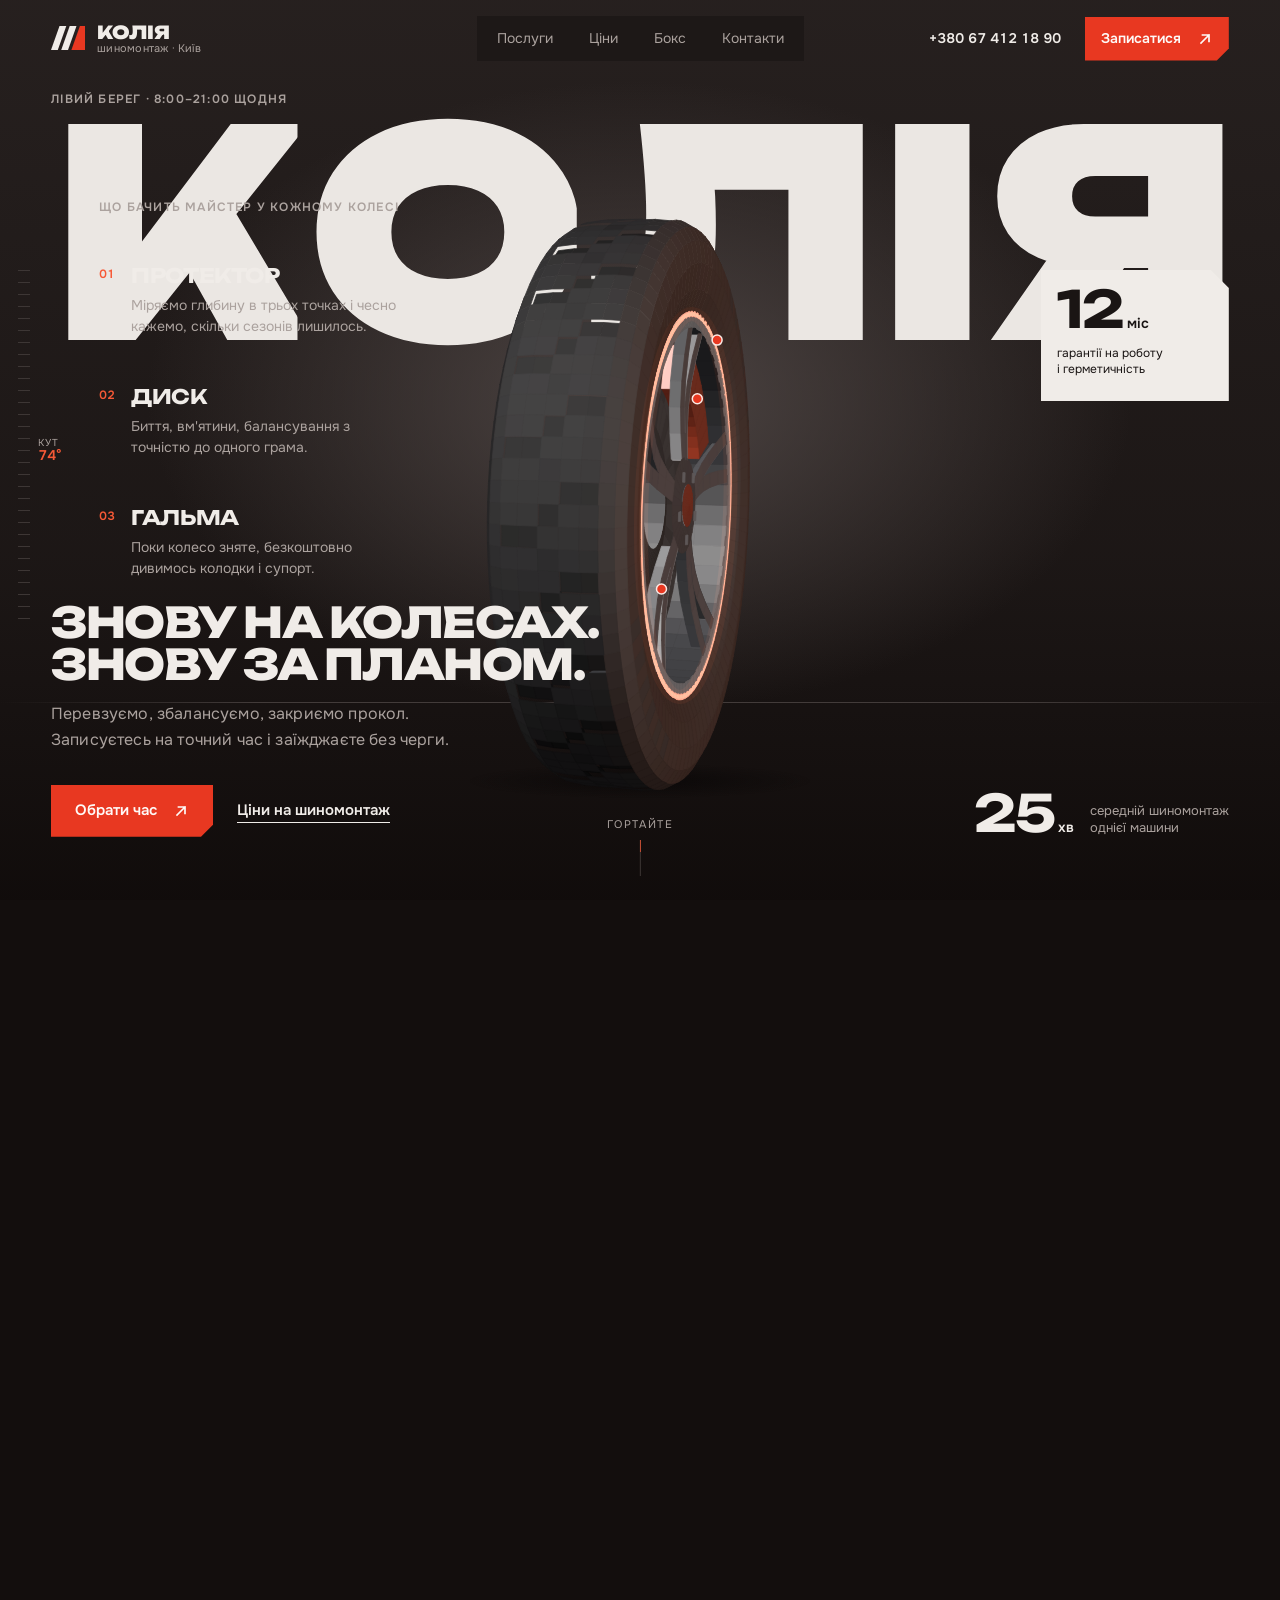
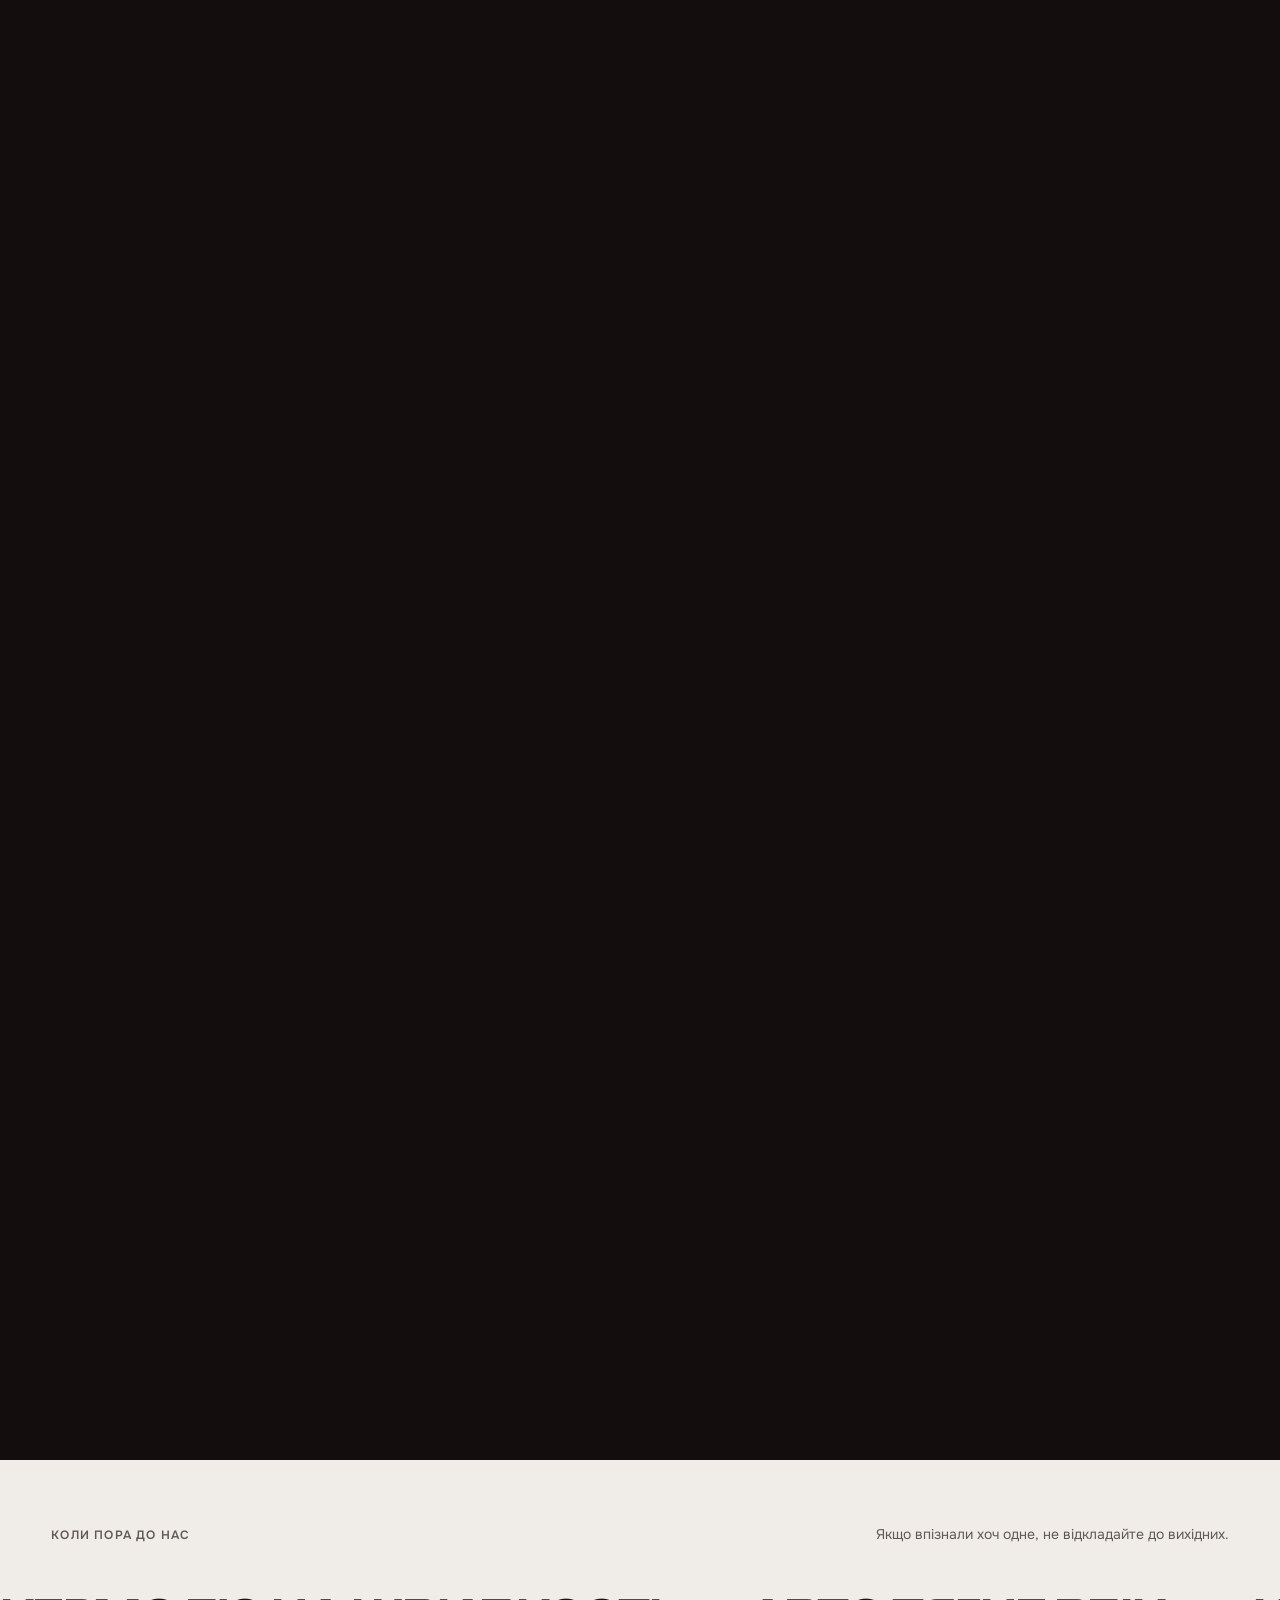
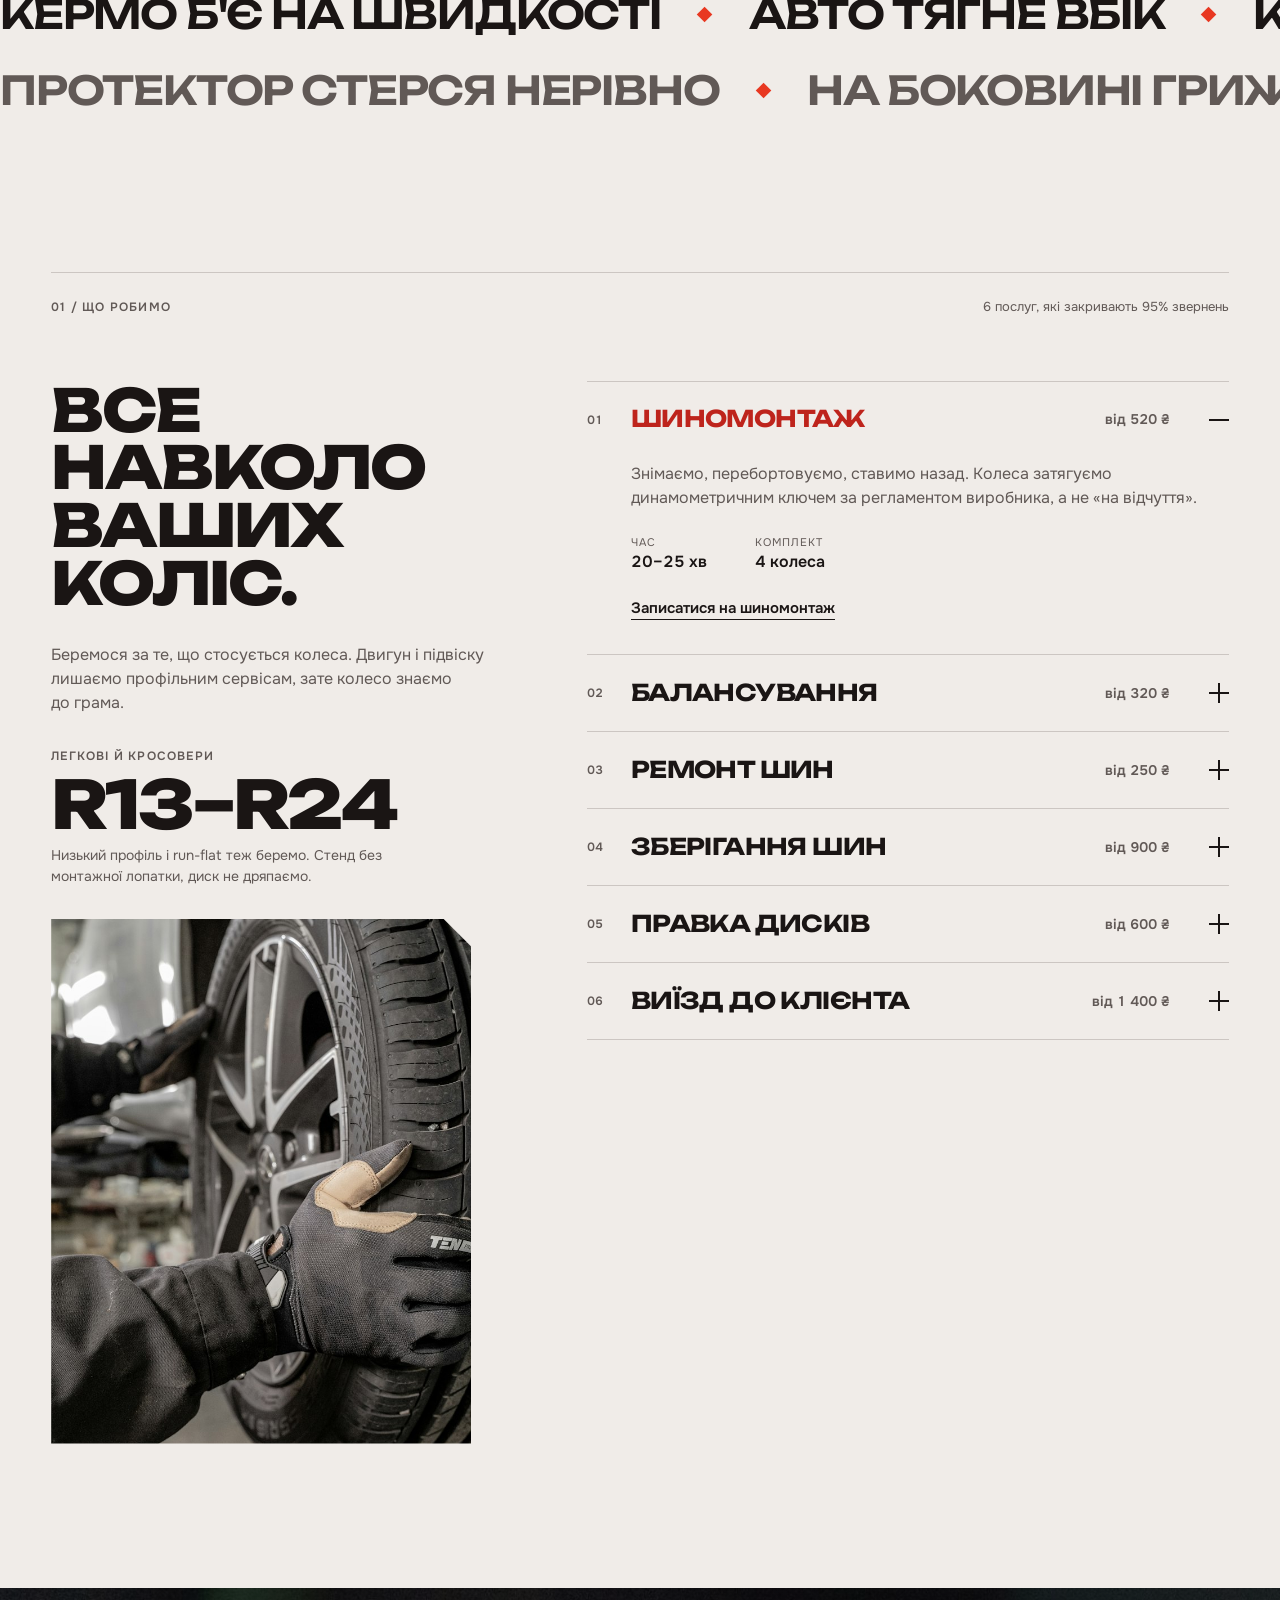
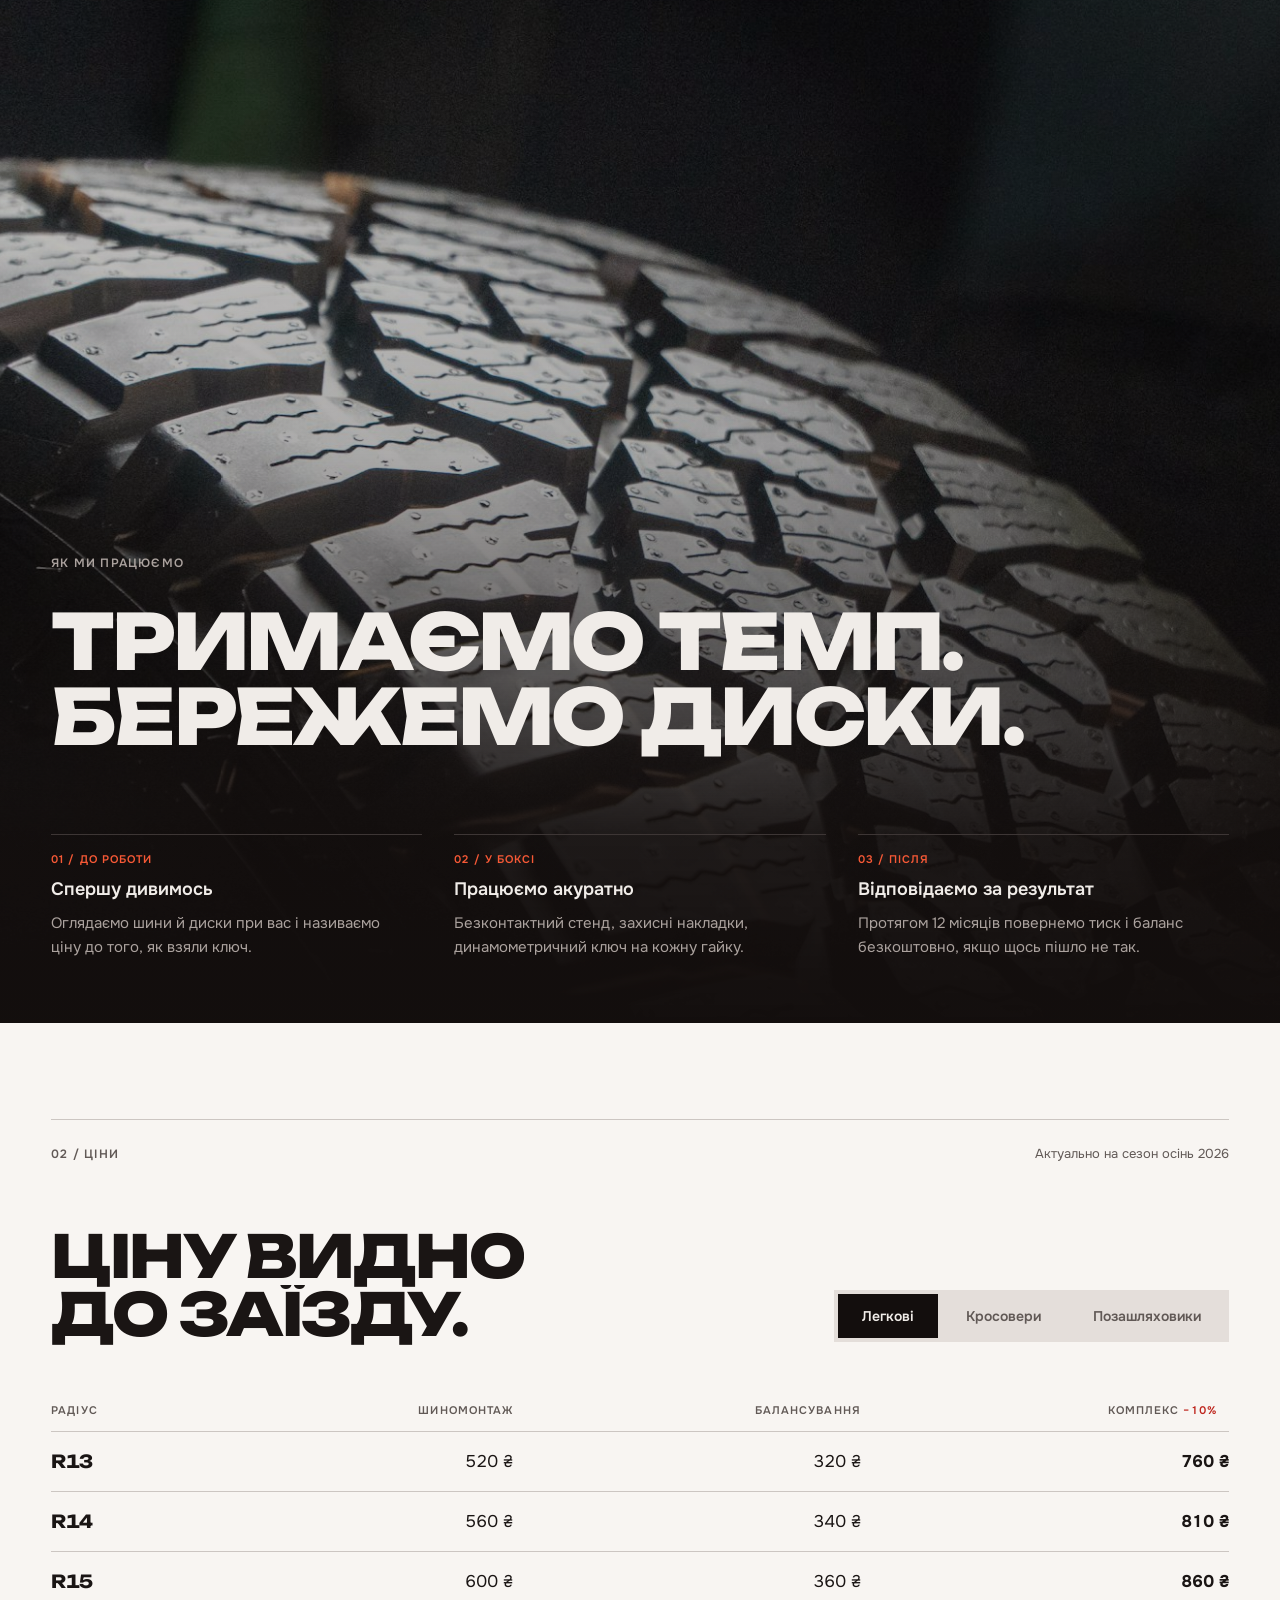
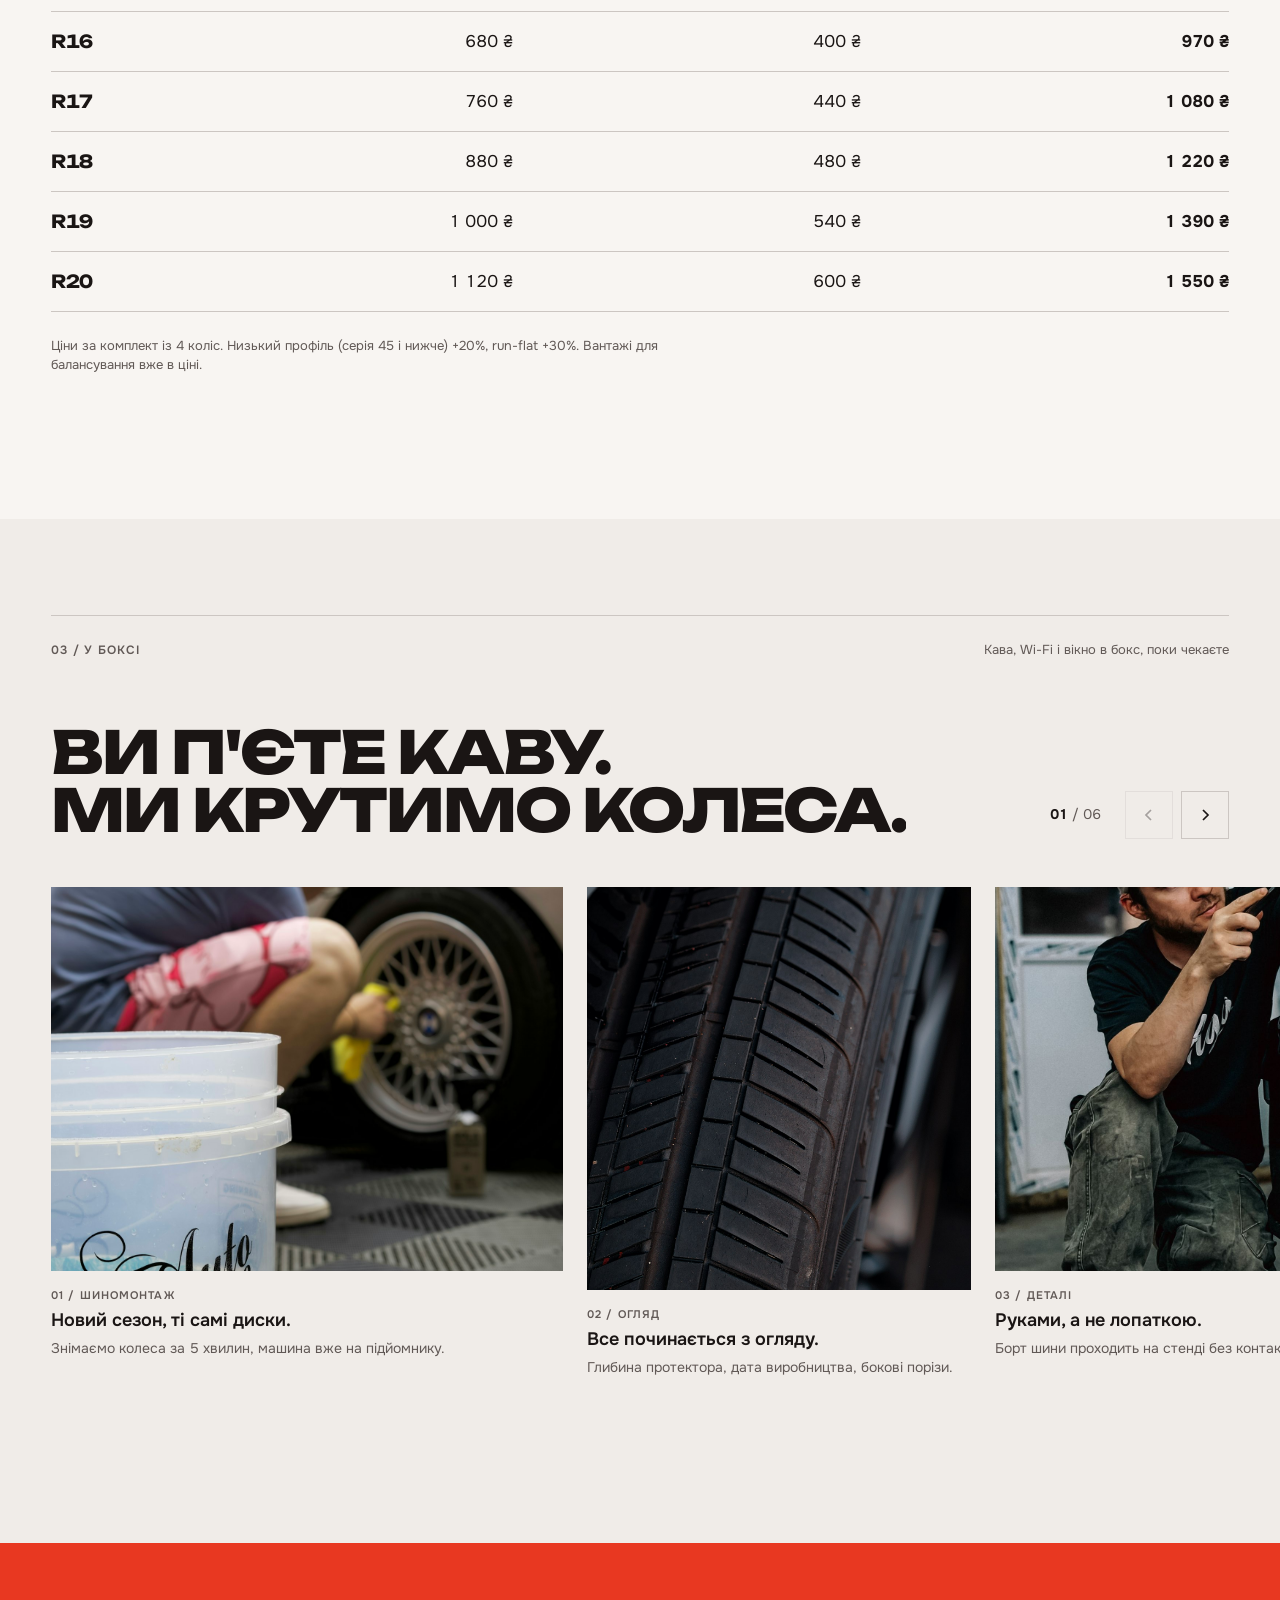
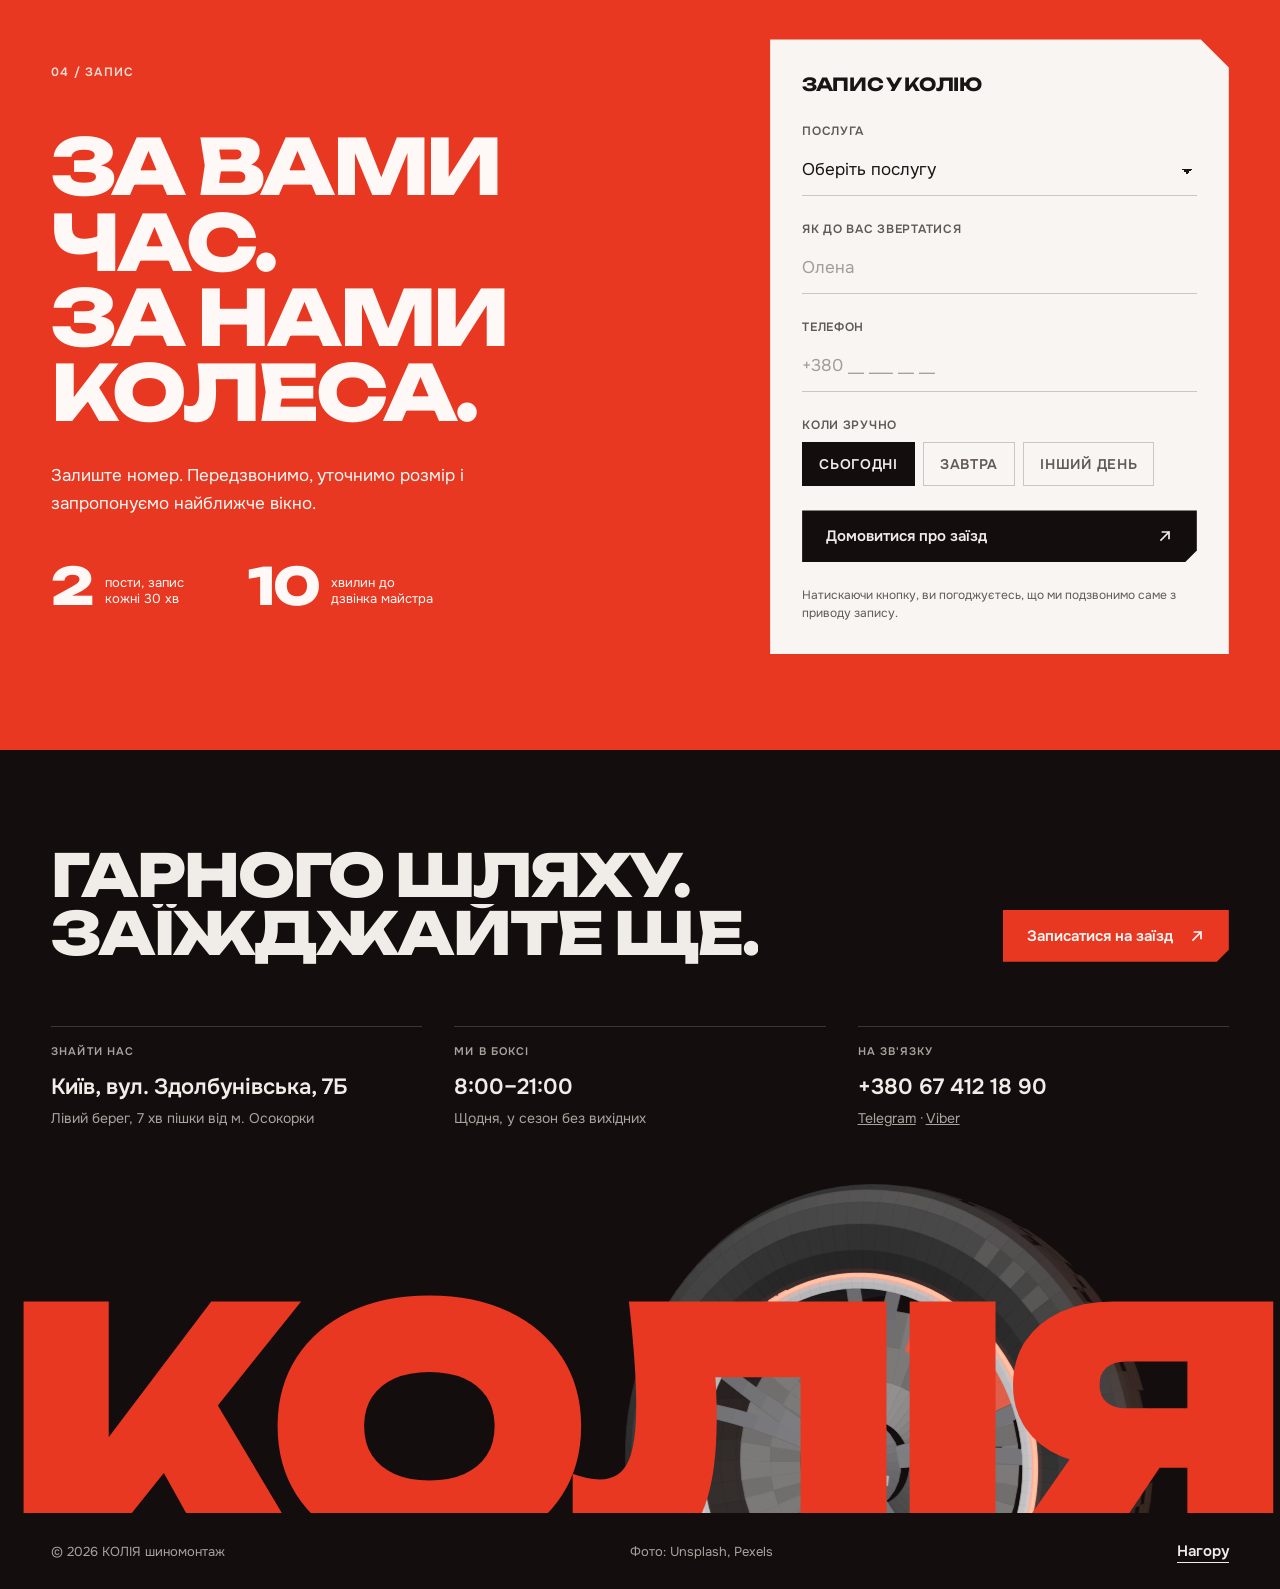
==== kolia/index.html @ 45c910b4 "Add sites Add sites" ====
<!doctype html>
<html lang="uk">
<head>
  <meta charset="utf-8">
  <meta name="viewport" content="width=device-width, initial-scale=1">
  <title>КОЛІЯ · шиномонтаж на Лівому березі Києва</title>
  <meta name="description" content="Шиномонтаж, балансування, ремонт шин, правка дисків і сезонне зберігання. Запис на точний час, 8:00–21:00 щодня.">
  <meta name="theme-color" content="#1b1817">
  <meta property="og:title" content="КОЛІЯ · шиномонтаж">
  <meta property="og:description" content="Знову на колесах. Знову за планом. Запис на точний час без черги.">
  <meta property="og:image" content="img/tread-dark.jpg">
  <link rel="icon" href="img/favicon.svg" type="image/svg+xml">
  <link rel="preconnect" href="https://fonts.googleapis.com">
  <link rel="preconnect" href="https://fonts.gstatic.com" crossorigin>
  <link href="https://fonts.googleapis.com/css2?family=Onest:wght@400;500;600;700&family=Unbounded:wght@500;700;800;900&display=swap" rel="stylesheet">
  <link rel="stylesheet" href="style.css">
</head>
<body class="is-intro">

  <svg class="sprite" aria-hidden="true" xmlns="http://www.w3.org/2000/svg">
    <symbol id="i-arrow" viewBox="0 0 16 16"><path d="M4 12 12 4M5.5 4H12v6.5" fill="none" stroke="currentColor" stroke-width="1.7" stroke-linecap="square"/></symbol>
    <symbol id="i-left" viewBox="0 0 16 16"><path d="M10 3 5 8l5 5" fill="none" stroke="currentColor" stroke-width="1.7"/></symbol>
    <symbol id="i-right" viewBox="0 0 16 16"><path d="m6 3 5 5-5 5" fill="none" stroke="currentColor" stroke-width="1.7"/></symbol>
    <symbol id="i-check" viewBox="0 0 24 24"><path d="m5 12.5 4.5 4.5L19 7.5" fill="none" stroke="currentColor" stroke-width="2.2"/></symbol>
  </svg>

  <a class="skip" href="#main">Перейти до змісту</a>

  <!-- ============ NAV ============ -->
  <header class="nav" id="nav">
    <a class="logo" href="#top" aria-label="КОЛІЯ, на початок сторінки">
      <svg class="logo__mark" viewBox="0 0 40 28" aria-hidden="true">
        <path d="M0 28 10 0h8L8 28z"/><path d="M12 28 22 0h8L20 28z"/><path class="logo__mark-hot" d="M24 28 34 0h6v28z"/>
      </svg>
      <span class="logo__text"><b>КОЛІЯ</b><small>шиномонтаж · Київ</small></span>
    </a>
    <nav class="nav__links" aria-label="Основна навігація">
      <a href="#services">Послуги</a>
      <a href="#prices">Ціни</a>
      <a href="#box">Бокс</a>
      <a href="#contacts">Контакти</a>
    </nav>
    <div class="nav__right">
      <a class="nav__phone" href="tel:+380674121890">+380 67 412 18 90</a>
      <a class="btn btn--sm" href="#booking">Записатися<svg class="ico" aria-hidden="true"><use href="#i-arrow"/></svg></a>
      <button class="nav__burger" id="burger" type="button" aria-expanded="false" aria-controls="menu" aria-label="Відкрити меню"><span></span><span></span></button>
    </div>
  </header>

  <div class="menu" id="menu" hidden>
    <nav aria-label="Мобільна навігація">
      <a href="#services">Послуги</a>
      <a href="#prices">Ціни</a>
      <a href="#box">Бокс</a>
      <a href="#contacts">Контакти</a>
    </nav>
    <a class="menu__phone" href="tel:+380674121890">+380 67 412 18 90</a>
    <a class="btn" href="#booking">Записатися на заїзд<svg class="ico" aria-hidden="true"><use href="#i-arrow"/></svg></a>
  </div>

  <main id="main">

    <!-- ============ HERO: інтро + обертання колеса на скролі ============ -->
    <section class="hero" id="top" aria-label="КОЛІЯ шиномонтаж">
      <div class="hero__stage" id="stage">
        <div class="hero__studio" aria-hidden="true"></div>

        <div class="hero__word" id="heroWord" aria-hidden="true">
          <span class="ch">К</span><span class="ch">О</span><span class="ch">Л</span><span class="ch">І</span><span class="ch">Я</span>
        </div>

        <canvas class="hero__canvas" id="wheel" aria-hidden="true"></canvas>
        <div class="hero__flash" id="flash" aria-hidden="true"></div>

        <div class="hero__ruler" aria-hidden="true">
          <span class="hero__readout"><small>кут</small><b id="readout">72°</b></span>
        </div>

        <p class="hero__eyebrow">Лівий берег · 8:00–21:00 щодня</p>

        <div class="hero__copy" id="heroCopy">
          <h1 class="hero__title"><span class="ln"><span>Знову на колесах.</span></span><span class="ln"><span>Знову за планом.</span></span></h1>
          <p class="hero__lead">Перевзуємо, збалансуємо, закриємо прокол. Записуєтесь на точний час і заїжджаєте без черги.</p>
          <div class="hero__actions">
            <a class="btn" href="#booking">Обрати час<svg class="ico" aria-hidden="true"><use href="#i-arrow"/></svg></a>
            <a class="link link--light" href="#prices">Ціни на шиномонтаж</a>
          </div>
        </div>

        <div class="hero__meta" id="heroMeta">
          <p class="hero__meta-num"><b>25</b><span>хв</span></p>
          <p>середній шиномонтаж<br>однієї машини</p>
        </div>

        <div class="hero__badge" id="heroBadge">
          <p class="hero__badge-num"><b>12</b><span>міс</span></p>
          <p>гарантії на роботу<br>і герметичність</p>
        </div>

        <div class="hero__specs" id="specs">
          <p class="hero__specs-title">Що бачить майстер у кожному колесі</p>
          <div class="spec" data-anchor="tread">
            <span class="spec__n">01</span>
            <h2 class="spec__t">Протектор</h2>
            <p>Міряємо глибину в трьох точках і чесно кажемо, скільки сезонів лишилось.</p>
          </div>
          <div class="spec" data-anchor="rim">
            <span class="spec__n">02</span>
            <h2 class="spec__t">Диск</h2>
            <p>Биття, вм'ятини, балансування з точністю до одного грама.</p>
          </div>
          <div class="spec" data-anchor="caliper">
            <span class="spec__n">03</span>
            <h2 class="spec__t">Гальма</h2>
            <p>Поки колесо зняте, безкоштовно дивимось колодки і супорт.</p>
          </div>
        </div>

        <svg class="hero__lines" id="lines" aria-hidden="true">
          <path pathLength="1"/><path pathLength="1"/><path pathLength="1"/>
          <circle r="5"/><circle r="5"/><circle r="5"/>
        </svg>

        <div class="hero__hint" id="hint" aria-hidden="true"><span>Гортайте</span><i></i></div>
      </div>
    </section>

    <!-- ============ SYMPTOMS ============ -->
    <section class="symptoms" aria-labelledby="symptoms-title">
      <div class="symptoms__head wrap">
        <p class="label" id="symptoms-title">Коли пора до нас</p>
        <p class="symptoms__note">Якщо впізнали хоч одне, не відкладайте до вихідних.</p>
      </div>
      <div class="marquee">
        <ul class="marquee__track">
          <li>Кермо б'є на швидкості</li><li>Авто тягне вбік</li><li>Колесо втрачає тиск</li><li>Гул на трасі</li><li>Спіймали яму</li>
          <li aria-hidden="true">Кермо б'є на швидкості</li><li aria-hidden="true">Авто тягне вбік</li><li aria-hidden="true">Колесо втрачає тиск</li><li aria-hidden="true">Гул на трасі</li><li aria-hidden="true">Спіймали яму</li>
        </ul>
      </div>
      <div class="marquee marquee--rev">
        <ul class="marquee__track">
          <li>Протектор стерся нерівно</li><li>На боковині грижа</li><li>Вранці +3 °C</li><li>Нові диски, старі шини</li><li>Горить датчик тиску</li>
          <li aria-hidden="true">Протектор стерся нерівно</li><li aria-hidden="true">На боковині грижа</li><li aria-hidden="true">Вранці +3 °C</li><li aria-hidden="true">Нові диски, старі шини</li><li aria-hidden="true">Горить датчик тиску</li>
        </ul>
      </div>
    </section>

    <!-- ============ SERVICES ============ -->
    <section class="services" id="services" aria-labelledby="services-title">
      <div class="wrap">
        <div class="sec-head">
          <p class="label">01 / Що робимо</p>
          <p class="sec-head__aside">6 послуг, які закривають 95% звернень</p>
        </div>
        <div class="services__grid">
          <div class="services__intro">
            <h2 class="h2 split" id="services-title"><span class="ln"><span>Все навколо</span></span><span class="ln"><span>ваших коліс.</span></span></h2>
            <p class="services__text" data-reveal>Беремося за те, що стосується колеса. Двигун і підвіску лишаємо профільним сервісам, зате колесо знаємо до грама.</p>
            <div class="services__range" data-reveal>
              <p class="services__range-label">Легкові й кросовери</p>
              <p class="services__range-num">R13–R24</p>
              <p class="services__range-note">Низький профіль і run-flat теж беремо. Стенд без монтажної лопатки, диск не дряпаємо.</p>
            </div>
            <figure class="services__photo" data-reveal>
              <img src="img/garage-tire.jpg" data-fallback="https://images.unsplash.com/photo-1645445522156-9ac06bc7a767?auto=format&fit=crop&w=1400&q=80" alt="Майстер працює з колесом у боксі шиномонтажу" loading="lazy" width="1400" height="1750">
            </figure>
          </div>

          <div class="acc" id="acc">
            <div class="acc__item is-open">
              <h3 class="acc__h"><button class="acc__btn" type="button" aria-expanded="true" aria-controls="acc-1" id="acc-b1"><span class="acc__n">01</span><span class="acc__t">Шиномонтаж</span><span class="acc__p">від 520 ₴</span><span class="acc__i" aria-hidden="true"></span></button></h3>
              <div class="acc__panel" id="acc-1" role="region" aria-labelledby="acc-b1"><div class="acc__inner">
                <p>Знімаємо, перебортовуємо, ставимо назад. Колеса затягуємо динамометричним ключем за регламентом виробника, а не «на відчуття».</p>
                <dl class="acc__dl"><div><dt>Час</dt><dd>20–25 хв</dd></div><div><dt>Комплект</dt><dd>4 колеса</dd></div></dl>
                <a class="link" href="#booking" data-service="Шиномонтаж">Записатися на шиномонтаж</a>
              </div></div>
            </div>
            <div class="acc__item">
              <h3 class="acc__h"><button class="acc__btn" type="button" aria-expanded="false" aria-controls="acc-2" id="acc-b2"><span class="acc__n">02</span><span class="acc__t">Балансування</span><span class="acc__p">від 320 ₴</span><span class="acc__i" aria-hidden="true"></span></button></h3>
              <div class="acc__panel" id="acc-2" role="region" aria-labelledby="acc-b2"><div class="acc__inner">
                <p>Автоматичний стенд з лазерною вказівкою місця вантажу. Якщо кермо б'є на 90 км/год, найчастіше справа саме тут.</p>
                <dl class="acc__dl"><div><dt>Час</dt><dd>15 хв</dd></div><div><dt>Точність</dt><dd>до 1 г</dd></div></dl>
                <a class="link" href="#booking" data-service="Балансування">Записатися на балансування</a>
              </div></div>
            </div>
            <div class="acc__item">
              <h3 class="acc__h"><button class="acc__btn" type="button" aria-expanded="false" aria-controls="acc-3" id="acc-b3"><span class="acc__n">03</span><span class="acc__t">Ремонт шин</span><span class="acc__p">від 250 ₴</span><span class="acc__i" aria-hidden="true"></span></button></h3>
              <div class="acc__panel" id="acc-3" role="region" aria-labelledby="acc-b3"><div class="acc__inner">
                <p>Прокол ставимо латкою-грибком зсередини, без джгутів «до першої траси». Бокові порізи оцінюємо чесно: іноді шину краще замінити.</p>
                <dl class="acc__dl"><div><dt>Час</dt><dd>30–40 хв</dd></div><div><dt>Гарантія</dt><dd>12 міс</dd></div></dl>
                <a class="link" href="#booking" data-service="Ремонт шин">Записатися на ремонт</a>
              </div></div>
            </div>
            <div class="acc__item">
              <h3 class="acc__h"><button class="acc__btn" type="button" aria-expanded="false" aria-controls="acc-4" id="acc-b4"><span class="acc__n">04</span><span class="acc__t">Зберігання шин</span><span class="acc__p">від 900 ₴</span><span class="acc__i" aria-hidden="true"></span></button></h3>
              <div class="acc__panel" id="acc-4" role="region" aria-labelledby="acc-b4"><div class="acc__inner">
                <p>Мийка, маркування, чохли і стелаж при +5…+20 °C. У новий сезон колеса вже чекають у боксі на ваш час.</p>
                <dl class="acc__dl"><div><dt>Термін</dt><dd>сезон</dd></div><div><dt>Ціна</dt><dd>за комплект</dd></div></dl>
                <a class="link" href="#booking" data-service="Зберігання шин">Залишити шини на сезон</a>
              </div></div>
            </div>
            <div class="acc__item">
              <h3 class="acc__h"><button class="acc__btn" type="button" aria-expanded="false" aria-controls="acc-5" id="acc-b5"><span class="acc__n">05</span><span class="acc__t">Правка дисків</span><span class="acc__p">від 600 ₴</span><span class="acc__i" aria-hidden="true"></span></button></h3>
              <div class="acc__panel" id="acc-5" role="region" aria-labelledby="acc-b5"><div class="acc__inner">
                <p>Сталеві та легкосплавні. Вирівнюємо биття після ями, перевіряємо на тріщини до того, як братися за роботу.</p>
                <dl class="acc__dl"><div><dt>Час</dt><dd>від 40 хв</dd></div><div><dt>Диски</dt><dd>R13–R22</dd></div></dl>
                <a class="link" href="#booking" data-service="Правка дисків">Записатися на правку</a>
              </div></div>
            </div>
            <div class="acc__item">
              <h3 class="acc__h"><button class="acc__btn" type="button" aria-expanded="false" aria-controls="acc-6" id="acc-b6"><span class="acc__n">06</span><span class="acc__t">Виїзд до клієнта</span><span class="acc__p">від 1 400 ₴</span><span class="acc__i" aria-hidden="true"></span></button></h3>
              <div class="acc__panel" id="acc-6" role="region" aria-labelledby="acc-b6"><div class="acc__inner">
                <p>Мобільна бригада на Лівому березі: офіс, паркінг ЖК, узбіччя. Веземо стенд, компресор і вантажі.</p>
                <dl class="acc__dl"><div><dt>Приїзд</dt><dd>до 60 хв</dd></div><div><dt>Райони</dt><dd>Лівий берег</dd></div></dl>
                <a class="link" href="#booking" data-service="Виїзд до клієнта">Викликати бригаду</a>
              </div></div>
            </div>
          </div>
        </div>
      </div>
    </section>

    <!-- ============ DARK BAND ============ -->
    <section class="band" aria-labelledby="band-title">
      <div class="band__media" aria-hidden="true">
        <img class="band__img" id="bandImg" src="img/tread-dark.jpg" data-fallback="https://images.unsplash.com/photo-1753030148904-16130157a3e5?auto=format&fit=crop&w=2000&q=80" alt="" width="2000" height="1333">
      </div>
      <div class="band__content wrap">
        <p class="label label--light">Як ми працюємо</p>
        <h2 class="h2 h2--xl split" id="band-title"><span class="ln"><span>Тримаємо темп.</span></span><span class="ln"><span>Бережемо диски.</span></span></h2>
        <ol class="band__steps">
          <li data-reveal><span class="band__n">01 / до роботи</span><h3>Спершу дивимось</h3><p>Оглядаємо шини й диски при вас і називаємо ціну до того, як взяли ключ.</p></li>
          <li data-reveal><span class="band__n">02 / у боксі</span><h3>Працюємо акуратно</h3><p>Безконтактний стенд, захисні накладки, динамометричний ключ на кожну гайку.</p></li>
          <li data-reveal><span class="band__n">03 / після</span><h3>Відповідаємо за результат</h3><p>Протягом 12 місяців повернемо тиск і баланс безкоштовно, якщо щось пішло не так.</p></li>
        </ol>
      </div>
    </section>

    <!-- ============ PRICES ============ -->
    <section class="prices" id="prices" aria-labelledby="prices-title">
      <div class="wrap">
        <div class="sec-head">
          <p class="label">02 / Ціни</p>
          <p class="sec-head__aside">Актуально на сезон осінь 2026</p>
        </div>
        <div class="prices__top">
          <h2 class="h2 split" id="prices-title"><span class="ln"><span>Ціну видно</span></span><span class="ln"><span>до заїзду.</span></span></h2>
          <div class="tabs" role="tablist" aria-label="Тип авто">
            <button class="tabs__btn is-active" role="tab" type="button" aria-selected="true" aria-controls="price-panel" data-set="car" id="tab-car">Легкові</button>
            <button class="tabs__btn" role="tab" type="button" aria-selected="false" aria-controls="price-panel" data-set="cross" id="tab-cross" tabindex="-1">Кросовери</button>
            <button class="tabs__btn" role="tab" type="button" aria-selected="false" aria-controls="price-panel" data-set="suv" id="tab-suv" tabindex="-1">Позашляховики</button>
          </div>
        </div>

        <div class="prices__panel" id="price-panel" role="tabpanel" aria-labelledby="tab-car">
          <table class="ptable">
            <caption class="visually-hidden">Ціни за комплект із 4 коліс, гривні</caption>
            <thead>
              <tr><th scope="col">Радіус</th><th scope="col">Шиномонтаж</th><th scope="col">Балансування</th><th scope="col">Комплекс <em>−10%</em></th></tr>
            </thead>
            <tbody id="priceBody">
              <tr><th scope="row">R13</th><td>520 ₴</td><td>320 ₴</td><td>760 ₴</td></tr>
              <tr><th scope="row">R14</th><td>560 ₴</td><td>340 ₴</td><td>810 ₴</td></tr>
              <tr><th scope="row">R15</th><td>600 ₴</td><td>360 ₴</td><td>860 ₴</td></tr>
              <tr><th scope="row">R16</th><td>680 ₴</td><td>400 ₴</td><td>970 ₴</td></tr>
              <tr><th scope="row">R17</th><td>760 ₴</td><td>440 ₴</td><td>1 080 ₴</td></tr>
              <tr><th scope="row">R18</th><td>880 ₴</td><td>480 ₴</td><td>1 220 ₴</td></tr>
              <tr><th scope="row">R19</th><td>1 000 ₴</td><td>540 ₴</td><td>1 390 ₴</td></tr>
              <tr><th scope="row">R20</th><td>1 120 ₴</td><td>600 ₴</td><td>1 550 ₴</td></tr>
            </tbody>
          </table>
          <p class="prices__note">Ціни за комплект із 4 коліс. Низький профіль (серія 45 і нижче) +20%, run-flat +30%. Вантажі для балансування вже в ціні.</p>
        </div>
      </div>
    </section>

    <!-- ============ GALLERY ============ -->
    <section class="gallery" id="box" aria-labelledby="gallery-title">
      <div class="wrap">
        <div class="sec-head">
          <p class="label">03 / У боксі</p>
          <p class="sec-head__aside">Кава, Wi-Fi і вікно в бокс, поки чекаєте</p>
        </div>
        <div class="gallery__top">
          <h2 class="h2 split" id="gallery-title"><span class="ln"><span>Ви п'єте каву.</span></span><span class="ln"><span>Ми крутимо колеса.</span></span></h2>
          <div class="gallery__ctrl">
            <p class="gallery__count" aria-live="polite"><b id="galCur">01</b> / <span id="galTotal">06</span></p>
            <button class="sq-btn" id="galPrev" type="button" aria-label="Попереднє фото"><svg class="ico" aria-hidden="true"><use href="#i-left"/></svg></button>
            <button class="sq-btn" id="galNext" type="button" aria-label="Наступне фото"><svg class="ico" aria-hidden="true"><use href="#i-right"/></svg></button>
          </div>
        </div>
      </div>
      <div class="gallery__track" id="galTrack" tabindex="0" aria-label="Фото з боксу, гортайте горизонтально">
        <figure class="slide">
          <div class="slide__img"><img src="img/master-wheel.jpg" data-fallback="https://images.unsplash.com/photo-1687845542154-0063ce9e4fad?auto=format&fit=crop&w=1400&q=80" alt="Майстер знімає колесо з автомобіля" loading="lazy" width="1400" height="1050"></div>
          <figcaption><span>01 / шиномонтаж</span><b>Новий сезон, ті самі диски.</b><small>Знімаємо колеса за 5 хвилин, машина вже на підйомнику.</small></figcaption>
        </figure>
        <figure class="slide">
          <div class="slide__img"><img src="img/tread-close.jpg" data-fallback="https://images.unsplash.com/photo-1751601397743-fed8bbfd2965?auto=format&fit=crop&w=1400&q=80" alt="Протектор легкосплавного колеса крупним планом" loading="lazy" width="1400" height="1050"></div>
          <figcaption><span>02 / огляд</span><b>Все починається з огляду.</b><small>Глибина протектора, дата виробництва, бокові порізи.</small></figcaption>
        </figure>
        <figure class="slide">
          <div class="slide__img"><img src="img/mechanic-detail.jpg" data-fallback="https://images.pexels.com/photos/37809550/pexels-photo-37809550.jpeg?auto=compress&cs=tinysrgb&w=1400" alt="Майстер обробляє шину в боксі" loading="lazy" width="1400" height="1050"></div>
          <figcaption><span>03 / деталі</span><b>Руками, а не лопаткою.</b><small>Борт шини проходить на стенді без контакту з диском.</small></figcaption>
        </figure>
        <figure class="slide">
          <div class="slide__img"><img src="img/wheel-sport.jpg" data-fallback="https://images.unsplash.com/photo-1699325490806-902b139a6682?auto=format&fit=crop&w=1400&q=80" alt="Спортивне колесо з низькопрофільною шиною" loading="lazy" width="1400" height="1050"></div>
          <figcaption><span>04 / низький профіль</span><b>R20 без подряпин.</b><small>Низькопрофільні шини монтуємо тільки на безлопатковому стенді.</small></figcaption>
        </figure>
        <figure class="slide">
          <div class="slide__img"><img src="img/tire-wrench.jpg" data-fallback="https://images.unsplash.com/photo-1702146713922-613313be011d?auto=format&fit=crop&w=1400&q=80" alt="Шина і ключ на підлозі боксу" loading="lazy" width="1400" height="1050"></div>
          <figcaption><span>05 / затяжка</span><b>Кожна гайка з моментом.</b><small>Динамометричний ключ і перевірка після 50 км, якщо попросите.</small></figcaption>
        </figure>
        <figure class="slide">
          <div class="slide__img"><img src="img/workshop.jpg" data-fallback="https://images.pexels.com/photos/4116231/pexels-photo-4116231.jpeg?auto=compress&cs=tinysrgb&w=1400" alt="Майстри в автомобільному боксі" loading="lazy" width="1400" height="1050"></div>
          <figcaption><span>06 / бокс</span><b>Два пости, нуль черги.</b><small>Запис кожні 30 хвилин, тож ваш час справді ваш.</small></figcaption>
        </figure>
      </div>
    </section>

    <!-- ============ BOOKING ============ -->
    <section class="booking" id="booking" aria-labelledby="booking-title">
      <div class="wrap booking__grid">
        <div class="booking__intro">
          <p class="label label--on-signal">04 / Запис</p>
          <h2 class="h2 h2--xl split" id="booking-title"><span class="ln"><span>За вами час.</span></span><span class="ln"><span>За нами колеса.</span></span></h2>
          <p class="booking__text" data-reveal>Залиште номер. Передзвонимо, уточнимо розмір і запропонуємо найближче вікно.</p>
          <div class="booking__facts" data-reveal>
            <p><b>2</b><span>пости, запис<br>кожні 30 хв</span></p>
            <p><b>10</b><span>хвилин до<br>дзвінка майстра</span></p>
          </div>
        </div>

        <div class="booking__panel" data-reveal>
          <form class="form" id="form" novalidate>
            <p class="form__title">Запис у КОЛІЮ</p>
            <div class="field">
              <label for="f-service">Послуга</label>
              <select id="f-service" name="service" required>
                <option value="">Оберіть послугу</option>
                <option>Шиномонтаж</option>
                <option>Балансування</option>
                <option>Ремонт шин</option>
                <option>Зберігання шин</option>
                <option>Правка дисків</option>
                <option>Виїзд до клієнта</option>
              </select>
              <p class="field__err" id="e-service"></p>
            </div>
            <div class="field">
              <label for="f-name">Як до вас звертатися</label>
              <input id="f-name" name="name" type="text" autocomplete="given-name" placeholder="Олена" required>
              <p class="field__err" id="e-name"></p>
            </div>
            <div class="field">
              <label for="f-phone">Телефон</label>
              <input id="f-phone" name="phone" type="tel" inputmode="tel" autocomplete="tel" placeholder="+380 __ ___ __ __" required>
              <p class="field__err" id="e-phone"></p>
            </div>
            <fieldset class="field chips">
              <legend>Коли зручно</legend>
              <label class="chip"><input type="radio" name="day" value="сьогодні" checked><span>Сьогодні</span></label>
              <label class="chip"><input type="radio" name="day" value="завтра"><span>Завтра</span></label>
              <label class="chip"><input type="radio" name="day" value="інший день"><span>Інший день</span></label>
            </fieldset>
            <button class="btn btn--dark btn--block" id="submit" type="submit"><span class="btn__label">Домовитися про заїзд</span><svg class="ico" aria-hidden="true"><use href="#i-arrow"/></svg></button>
            <p class="form__status" id="formStatus" role="status" aria-live="polite"></p>
            <p class="form__legal">Натискаючи кнопку, ви погоджуєтесь, що ми подзвонимо саме з приводу запису.</p>
          </form>

          <div class="done" id="done" hidden tabindex="-1">
            <span class="done__icon"><svg class="ico" aria-hidden="true"><use href="#i-check"/></svg></span>
            <p class="done__title">Заявку прийнято</p>
            <p class="done__text" id="doneText">Передзвонимо протягом 10 хвилин.</p>
            <button class="link" id="again" type="button">Надіслати ще одну заявку</button>
          </div>
        </div>
      </div>
    </section>
  </main>

  <!-- ============ FOOTER ============ -->
  <footer class="footer" id="contacts">
    <div class="wrap">
      <div class="footer__top">
        <h2 class="h2 split"><span class="ln"><span>Гарного шляху.</span></span><span class="ln"><span>Заїжджайте ще.</span></span></h2>
        <a class="btn" href="#booking">Записатися на заїзд<svg class="ico" aria-hidden="true"><use href="#i-arrow"/></svg></a>
      </div>
      <div class="footer__info">
        <div>
          <p class="footer__k">Знайти нас</p>
          <p class="footer__v">Київ, вул. Здолбунівська, 7Б</p>
          <p class="footer__s">Лівий берег, 7 хв пішки від м. Осокорки</p>
        </div>
        <div>
          <p class="footer__k">Ми в боксі</p>
          <p class="footer__v">8:00–21:00</p>
          <p class="footer__s">Щодня, у сезон без вихідних</p>
        </div>
        <div>
          <p class="footer__k">На зв'язку</p>
          <p class="footer__v"><a href="tel:+380674121890">+380 67 412 18 90</a></p>
          <p class="footer__s"><a href="https://t.me/" rel="noopener">Telegram</a> · <a href="viber://chat?number=%2B380674121890">Viber</a></p>
        </div>
      </div>
    </div>
    <div class="footer__brand" aria-hidden="true">
      <canvas class="footer__wheel" id="wheelMini"></canvas>
      <span class="letter-hover">
      <p class="footer__word"><span class="letter-hover">КОЛІЯ</span></p>
    </div>
    <div class="wrap footer__bar">
      <p>© 2026 КОЛІЯ шиномонтаж</p>
      <p>Фото: Unsplash, Pexels</p>
      <a href="#top" class="link link--light">Нагору</a>
    </div>
  </footer>

  <script src="script.js" defer></script>
</body>
</html>
---- kolia/style.css ----
/* =========================================================
   КОЛІЯ · шиномонтаж
   style.css : токени → база → компоненти → секції → адаптив
   ========================================================= */

/* ---------- 1. Токени ---------- */
:root {
  /* нейтральні, підфарбовані в бік бренду (hue ~30) */
  --ink:        oklch(0.17 0.008 30);
  --ink-2:      oklch(0.215 0.009 30);
  --ink-3:      oklch(0.29 0.01 30);
  --line-dark:  oklch(0.34 0.01 30);
  --mute-dark:  oklch(0.72 0.012 45);

  --bone:       oklch(0.945 0.007 60);
  --bone-2:     oklch(0.905 0.009 60);
  --paper:      oklch(0.972 0.005 60);
  --line-light: oklch(0.83 0.009 60);
  --text:       oklch(0.2 0.008 30);
  --mute-light: oklch(0.47 0.012 35);

  /* сигнальний червоно-помаранчевий */
  --signal:     oklch(0.61 0.215 31);
  --signal-hi:  oklch(0.67 0.2 34);
  --signal-lo:  oklch(0.52 0.19 29);
  --on-signal:  oklch(0.985 0.006 40);
  --signal-ink: oklch(0.3 0.09 28);

  --ok:         oklch(0.62 0.14 150);

  --f-display: "Unbounded", "Arial Black", Impact, sans-serif;
  --f-body: "Onest", -apple-system, "Segoe UI", system-ui, sans-serif;

  /* моушн (M3 + expo) */
  --ease-out: cubic-bezier(0.16, 1, 0.3, 1);
  --ease-quart: cubic-bezier(0.25, 1, 0.5, 1);
  --ease-emph: cubic-bezier(0.05, 0.7, 0.1, 1);
  --ease-in: cubic-bezier(0.7, 0, 0.84, 0);
  --d-fast: 150ms;
  --d-mid: 300ms;
  --d-slow: 800ms;

  /* відступи, база 4px */
  --s-1: 4px;  --s-2: 8px;  --s-3: 12px; --s-4: 16px;
  --s-5: 24px; --s-6: 32px; --s-7: 48px; --s-8: 64px;
  --s-9: 96px; --s-10: 144px;
  --pad: clamp(16px, 4vw, 56px);

  --notch: 12px;
  --z-nav: 50; --z-menu: 60; --z-skip: 70;
}

/* ---------- 2. База ---------- */
*, *::before, *::after { box-sizing: border-box; }
html { -webkit-text-size-adjust: 100%; scroll-padding-top: 88px; }
body {
  margin: 0;
  font-family: var(--f-body);
  font-size: 1rem;
  line-height: 1.5;
  color: var(--bone);
  background: var(--ink);
  font-optical-sizing: auto;
  -webkit-font-smoothing: antialiased;
  overflow-x: clip;
}
img { display: block; max-width: 100%; height: auto; }
a { color: inherit; }
button, input, select { font: inherit; color: inherit; }
h1, h2, h3, p, ul, ol, dl, dd, figure { margin: 0; padding: 0; }
ul, ol { list-style: none; }
h1, h2, h3 { text-wrap: balance; font-weight: inherit; }
p { text-wrap: pretty; }
:focus-visible { outline: 2px solid var(--signal-hi); outline-offset: 3px; }

.sprite { position: absolute; width: 0; height: 0; overflow: hidden; }
.visually-hidden {
  position: absolute; width: 1px; height: 1px; padding: 0; margin: -1px;
  overflow: hidden; clip: rect(0 0 0 0); white-space: nowrap; border: 0;
}
.skip {
  position: fixed; left: var(--s-4); top: var(--s-4); z-index: var(--z-skip);
  padding: var(--s-3) var(--s-4); background: var(--signal); color: var(--on-signal);
  transform: translateY(-200%); transition: transform var(--d-mid) var(--ease-out);
}
.skip:focus { transform: none; }

.wrap { padding-inline: var(--pad); max-width: 1680px; margin-inline: auto; }
.ico { width: 16px; height: 16px; flex: none; }

/* ---------- 3. Типографіка ---------- */
.label {
  font-size: 0.75rem;
  font-weight: 600;
  letter-spacing: 0.1em;
  text-transform: uppercase;
  color: var(--mute-light);
}
.label--light { color: var(--mute-dark); }
.label--on-signal { color: oklch(0.93 0.04 40); }

.h2 {
  font-family: var(--f-display);
  font-weight: 800;
  font-size: clamp(2rem, 4.6vw, 4.5rem);
  line-height: 0.98;
  letter-spacing: -0.035em;
  text-transform: uppercase;
}
.h2--xl { font-size: clamp(2.25rem, 6vw, 6rem); }

/* рядки заголовків, що виїжджають знизу */
.ln { display: block; overflow: hidden; padding-bottom: 0.08em; margin-bottom: -0.08em; }
.ln > span { display: block; transform: translateY(108%); transition: transform 1.1s var(--ease-out); }
.split.is-in .ln > span, .is-lit .hero__title .ln > span { transform: none; }
.split.is-in .ln:nth-child(2) > span, .is-lit .hero__title .ln:nth-child(2) > span { transition-delay: 90ms; }

[data-reveal] {
  opacity: 0;
  transform: translateY(28px);
  transition: opacity var(--d-slow) var(--ease-out), transform var(--d-slow) var(--ease-out);
}
[data-reveal].is-in { opacity: 1; transform: none; }

/* ---------- 4. Кнопки й посилання ---------- */
.btn {
  --bg: var(--signal);
  --fg: var(--on-signal);
  position: relative;
  display: inline-flex;
  align-items: center;
  justify-content: space-between;
  gap: var(--s-4);
  min-height: 52px;
  padding: 0 var(--s-5) 0 var(--s-5);
  background: var(--bg);
  color: var(--fg);
  border: 0;
  font-weight: 600;
  font-size: 0.9375rem;
  text-decoration: none;
  cursor: pointer;
  clip-path: polygon(0 0, 100% 0, 100% calc(100% - var(--notch)), calc(100% - var(--notch)) 100%, 0 100%);
  transition: background-color var(--d-fast) linear, transform var(--d-fast) var(--ease-out);
  isolation: isolate;
  overflow: hidden;
}
.btn::before {
  content: "";
  position: absolute; inset: 0; z-index: -1;
  background: var(--signal-lo);
  transform: translateX(-101%);
  transition: transform var(--d-mid) var(--ease-quart);
}
.btn:hover::before { transform: none; }
.btn .ico { transition: transform var(--d-mid) var(--ease-quart); }
.btn:hover .ico { transform: translate(2px, -2px); }
.btn:active { transform: scale(0.98); }
.btn--sm { min-height: 44px; padding: 0 var(--s-4); font-size: 0.875rem; }
.btn--dark { --bg: var(--ink); --fg: var(--bone); }
.btn--dark::before { background: var(--ink-3); }
.btn--block { width: 100%; }
.btn[aria-busy="true"] { cursor: progress; }
.btn[aria-busy="true"] .ico { animation: spin 0.8s linear infinite; }
.btn:disabled { opacity: 0.7; }

.link {
  position: relative;
  display: inline-flex;
  align-items: center;
  min-height: 44px;
  padding: 0;
  background: none;
  border: 0;
  font-weight: 600;
  font-size: 0.9375rem;
  color: var(--text);
  text-decoration: none;
  cursor: pointer;
}
.link::after {
  content: "";
  position: absolute; left: 0; right: 0; bottom: 10px; height: 1px;
  background: currentColor;
  transform-origin: right;
  transition: transform var(--d-mid) var(--ease-quart);
}
.link:hover::after { transform: scaleX(0); }
.link--light { color: var(--bone); }

.sq-btn {
  display: grid; place-items: center;
  width: 48px; height: 48px;
  background: transparent;
  border: 1px solid var(--line-light);
  color: var(--text);
  cursor: pointer;
  transition: background-color var(--d-fast) linear, color var(--d-fast) linear, border-color var(--d-fast) linear;
}
.sq-btn:hover:not(:disabled) { background: var(--ink); color: var(--bone); border-color: var(--ink); }
.sq-btn:disabled { opacity: 0.35; cursor: default; }

/* ---------- 5. Навігація ---------- */
.nav {
  position: fixed; inset: 0 0 auto 0; z-index: var(--z-nav);
  display: grid;
  grid-template-columns: 1fr auto 1fr;
  align-items: center;
  gap: var(--s-5);
  padding: var(--s-4) var(--pad);
  color: var(--bone);
  transition: transform var(--d-mid) var(--ease-out), background-color var(--d-mid) linear, opacity var(--d-slow) var(--ease-out);
}
.is-intro .nav { opacity: 0; transform: translateY(-16px); pointer-events: none; }
.nav.is-solid { background: var(--ink); box-shadow: 0 1px 0 var(--line-dark); }
.nav.is-hidden { transform: translateY(-100%); }

.logo { display: inline-flex; align-items: center; gap: var(--s-3); text-decoration: none; justify-self: start; }
.logo__mark { width: 34px; height: 24px; fill: var(--bone); }
.logo__mark-hot { fill: var(--signal); }
.logo__text { display: grid; line-height: 1.1; }
.logo__text b { font-family: var(--f-display); font-weight: 900; font-size: 1.125rem; letter-spacing: -0.02em; }
.logo__text small { font-size: 0.6875rem; color: var(--mute-dark); letter-spacing: 0.02em; }

.nav__links {
  display: flex; gap: var(--s-1);
  padding: var(--s-1);
  background: var(--ink-2);
}
.nav__links a {
  padding: var(--s-2) var(--s-4);
  font-size: 0.875rem;
  text-decoration: none;
  color: var(--mute-dark);
  transition: color var(--d-fast) linear, background-color var(--d-fast) linear;
}
.nav__links a:hover { color: var(--bone); background: var(--ink-3); }
.nav__right { display: flex; align-items: center; gap: var(--s-5); justify-self: end; }
.nav__phone { font-size: 0.875rem; font-weight: 600; text-decoration: none; font-variant-numeric: tabular-nums; }
.nav__phone:hover { color: var(--signal-hi); }

.nav__burger {
  display: none;
  width: 44px; height: 44px;
  background: var(--ink-2); border: 0; cursor: pointer;
  position: relative;
}
.nav__burger span {
  position: absolute; left: 12px; right: 12px; height: 2px; background: var(--bone);
  transition: transform var(--d-mid) var(--ease-out);
}
.nav__burger span:first-child { top: 17px; }
.nav__burger span:last-child { top: 25px; }
.nav__burger[aria-expanded="true"] span:first-child { transform: translateY(4px) rotate(45deg); }
.nav__burger[aria-expanded="true"] span:last-child { transform: translateY(-4px) rotate(-45deg); }

.menu {
  position: fixed; inset: 0; z-index: var(--z-menu);
  display: flex; flex-direction: column; justify-content: flex-end; gap: var(--s-5);
  padding: 96px var(--pad) var(--s-7);
  background: var(--ink);
  animation: menuIn var(--d-mid) var(--ease-out);
}
.menu[hidden] { display: none; }
.menu nav { display: grid; gap: var(--s-2); }
.menu nav a {
  font-family: var(--f-display); font-weight: 800; font-size: clamp(2rem, 10vw, 3rem);
  text-transform: uppercase; letter-spacing: -0.03em; text-decoration: none; line-height: 1.1;
}
.menu__phone { font-size: 1.25rem; font-weight: 600; text-decoration: none; color: var(--mute-dark); }
.menu-open .nav { z-index: calc(var(--z-menu) + 1); background: transparent; box-shadow: none; }

/* ---------- 6. HERO ---------- */
.hero { position: relative; height: 340vh; background: var(--ink); }
.hero__stage {
  --lights: 0;
  position: sticky; top: 0;
  height: 100vh; height: 100svh;
  overflow: hidden;
  isolation: isolate;
}
.hero__studio {
  position: absolute; inset: 0; z-index: 0;
  background:
    radial-gradient(ellipse 55% 50% at var(--sx, 50%) 44%, oklch(0.4 0.012 30), transparent 70%),
    linear-gradient(180deg, oklch(0.25 0.01 30) 0%, oklch(0.21 0.009 30) 62%, oklch(0.16 0.008 30) 100%);
  opacity: var(--lights);
}
.hero__studio::after {
  /* лінія підлоги */
  content: "";
  position: absolute; left: 0; right: 0; top: 78%; height: 1px;
  background: linear-gradient(90deg, transparent, oklch(0.36 0.01 30) 20%, oklch(0.36 0.01 30) 80%, transparent);
}

.hero__word {
  position: absolute; z-index: 1;
  left: var(--pad); right: var(--pad); top: clamp(72px, 13vh, 140px);
  display: flex; justify-content: space-between;
  font-family: var(--f-display);
  font-weight: 900;
  font-size: clamp(5rem, 22.5vw, 26rem);
  line-height: 0.8;
  letter-spacing: -0.04em;
  color: oklch(0.93 0.007 60);
  pointer-events: none;
  will-change: transform, opacity;
}
.hero__word .ch {
  display: inline-block;
  clip-path: inset(0 0 0 0);
  transform: translateY(40%);
  opacity: 0;
  transition: transform 1.2s var(--ease-emph), opacity 0.6s var(--ease-out);
}
.is-lit .hero__word .ch { transform: none; opacity: 1; }
.is-lit .hero__word .ch:nth-child(2) { transition-delay: 50ms; }
.is-lit .hero__word .ch:nth-child(3) { transition-delay: 100ms; }
.is-lit .hero__word .ch:nth-child(4) { transition-delay: 150ms; }
.is-lit .hero__word .ch:nth-child(5) { transition-delay: 200ms; }

.hero__canvas { position: absolute; inset: 0; z-index: 2; width: 100%; height: 100%; }

.hero__flash {
  --fx: 50%; --fy: 50%;
  position: absolute; inset: 0; z-index: 3;
  pointer-events: none;
  opacity: 0;
  background:
    radial-gradient(circle at var(--fx) var(--fy), oklch(0.99 0.01 60) 0%, oklch(0.9 0.07 40 / 0.85) 10%, oklch(0.7 0.17 32 / 0.35) 32%, transparent 62%);
  mix-blend-mode: screen;
}

.hero__eyebrow,
.hero__copy,
.hero__meta,
.hero__badge,
.hero__ruler,
.hero__hint {
  opacity: 0;
  transition: opacity 0.9s var(--ease-out), transform 0.9s var(--ease-out);
}
.is-lit .hero__eyebrow, .is-lit .hero__meta, .is-lit .hero__badge, .is-lit .hero__ruler, .is-lit .hero__hint { opacity: 1; }
.is-lit .hero__copy { opacity: 1; }
.is-lit .hero__lead, .is-lit .hero__actions { opacity: 1; transform: none; }

.hero__eyebrow {
  position: absolute; z-index: 4;
  left: var(--pad); top: clamp(72px, 10vh, 104px);
  font-size: 0.75rem; font-weight: 600; letter-spacing: 0.1em; text-transform: uppercase;
  color: var(--mute-dark);
  transition-delay: 300ms;
}

.hero__copy {
  position: absolute; z-index: 4;
  left: var(--pad); bottom: clamp(32px, 7vh, 80px);
  width: min(560px, 100% - 2 * var(--pad));
  will-change: opacity, transform;
}
.hero__title {
  font-family: var(--f-display);
  font-weight: 800;
  font-size: clamp(1.75rem, 3.3vw, 3.25rem);
  line-height: 1;
  letter-spacing: -0.035em;
  text-transform: uppercase;
}
.letter-hover { display: inline-block; transition: transform  }
.letter-hover:hover { transform: translateY(-6px); }
.hero__lead {
  margin-top: var(--s-4);
  max-width: 42ch;
  font-size: 1rem;
  line-height: 1.6;
  letter-spacing: 0.01em;
  color: var(--mute-dark);
  opacity: 0; transform: translateY(12px);
  transition: opacity 0.8s var(--ease-out) 250ms, transform 0.8s var(--ease-out) 250ms;
}
.hero__actions {
  display: flex; flex-wrap: wrap; align-items: center; gap: var(--s-5);
  margin-top: var(--s-6);
  opacity: 0; transform: translateY(12px);
  transition: opacity 0.8s var(--ease-out) 380ms, transform 0.8s var(--ease-out) 380ms;
}

.hero__meta {
  position: absolute; z-index: 4;
  right: var(--pad); bottom: clamp(32px, 7vh, 80px);
  display: flex; align-items: flex-end; gap: var(--s-4);
  font-size: 0.8125rem; line-height: 1.35; color: var(--mute-dark);
  transition-delay: 450ms;
}
.hero__meta-num, .hero__badge-num { display: flex; align-items: baseline; gap: var(--s-1); color: var(--bone); }
.hero__meta-num b, .hero__badge-num b {
  font-family: var(--f-display); font-weight: 700; font-size: clamp(2.5rem, 4vw, 3.5rem);
  line-height: 0.9; letter-spacing: -0.04em;
}
.hero__meta-num span, .hero__badge-num span { font-size: 0.875rem; font-weight: 600; }

.hero__badge {
  position: absolute; z-index: 4;
  right: var(--pad); top: 30vh;
  display: grid; gap: var(--s-3);
  width: 188px;
  padding: var(--s-4) var(--s-4) var(--s-5);
  background: var(--bone);
  color: var(--text);
  font-size: 0.75rem; line-height: 1.35;
  clip-path: polygon(0 0, calc(100% - 18px) 0, 100% 18px, 100% 100%, 0 100%);
  transform: translateY(12px);
  transition-delay: 550ms;
}
.hero__badge .hero__badge-num { color: var(--text); }
.is-lit .hero__badge { transform: none; }

.hero__ruler {
  position: absolute; z-index: 4;
  left: calc(var(--pad) * 0.35); top: 30vh; bottom: 30vh; width: 12px;
  background: repeating-linear-gradient(180deg, var(--line-dark) 0 1px, transparent 1px 12px);
  transition-delay: 600ms;
}
.hero__readout {
  position: absolute; left: 20px; top: 50%;
  display: grid; transform: translateY(-50%);
  font-variant-numeric: tabular-nums;
  line-height: 1.1;
}
.hero__readout small { font-size: 0.625rem; letter-spacing: 0.12em; text-transform: uppercase; color: var(--mute-dark); }
.hero__readout b { font-size: 0.875rem; font-weight: 600; color: var(--signal-hi); }

.hero__specs {
  position: absolute; z-index: 4;
  left: calc(var(--pad) + 48px); top: 22vh;
  display: grid; gap: clamp(20px, 5vh, 48px);
  width: min(300px, 32vw);
  pointer-events: none;
}
.hero__specs-title {
  font-size: 0.75rem; font-weight: 600; letter-spacing: 0.1em; text-transform: uppercase; color: var(--mute-dark);
  opacity: 0; transform: translateY(12px);
  transition: opacity 0.6s var(--ease-out), transform 0.6s var(--ease-out);
}
.hero__specs.is-on .hero__specs-title { opacity: 1; transform: none; }
.spec {
  display: grid; grid-template-columns: auto 1fr; column-gap: var(--s-4); row-gap: var(--s-1);
  opacity: 0; transform: translateX(-20px);
  transition: opacity 0.7s var(--ease-out), transform 0.7s var(--ease-out);
}
.spec.is-on { opacity: 1; transform: none; }
.spec__n { grid-row: span 2; font-size: 0.75rem; font-weight: 600; color: var(--signal-hi); padding-top: 4px; font-variant-numeric: tabular-nums; }
.spec__t { font-family: var(--f-display); font-weight: 700; font-size: 1.25rem; text-transform: uppercase; letter-spacing: -0.02em; }
.spec p { font-size: 0.875rem; line-height: 1.5; color: var(--mute-dark); }

.hero__lines { position: absolute; inset: 0; z-index: 3; width: 100%; height: 100%; pointer-events: none; overflow: visible; }
.hero__lines path { fill: none; stroke: oklch(0.8 0.02 40 / 0.7); stroke-width: 1; stroke-dasharray: 1; stroke-dashoffset: 1; }
.hero__lines circle { fill: var(--signal); stroke: oklch(0.95 0.02 40); stroke-width: 1.5; opacity: 0; transition: opacity var(--d-mid) linear; }
.hero__lines circle.is-on { opacity: 1; }

.hero__hint {
  position: absolute; z-index: 4;
  left: 50%; bottom: var(--s-5);
  display: grid; justify-items: center; gap: var(--s-2);
  transform: translateX(-50%);
  font-size: 0.6875rem; letter-spacing: 0.14em; text-transform: uppercase; color: var(--mute-dark);
  transition-delay: 900ms;
}
.hero__hint i { display: block; width: 1px; height: 36px; background: var(--line-dark); overflow: hidden; position: relative; }
.hero__hint i::after {
  content: ""; position: absolute; left: 0; top: 0; width: 1px; height: 12px; background: var(--signal-hi);
  animation: drip 1.8s var(--ease-in) infinite;
}

/* ---------- 7. Symptoms / marquee ---------- */
.symptoms {
  padding-block: var(--s-8) var(--s-7);
  background: var(--bone);
  color: var(--text);
  overflow: hidden;
}
.symptoms__head { display: flex; justify-content: space-between; align-items: baseline; gap: var(--s-5); margin-bottom: var(--s-6); flex-wrap: wrap; }
.symptoms__note { font-size: 0.875rem; color: var(--mute-light); }
.marquee { display: flex; padding-block: var(--s-2); }
.marquee__track {
  display: flex; flex: none;
  animation: marquee 48s linear infinite;
}
.marquee--rev .marquee__track { animation-direction: reverse; animation-duration: 56s; }
.marquee:hover .marquee__track { animation-play-state: paused; }
.marquee__track li {
  display: flex; align-items: center; gap: clamp(20px, 3vw, 44px);
  padding-right: clamp(20px, 3vw, 44px);
  font-family: var(--f-display);
  font-weight: 600;
  font-size: clamp(1.375rem, 3.1vw, 2.75rem);
  letter-spacing: -0.03em;
  text-transform: uppercase;
  white-space: nowrap;
}
.marquee__track li::after {
  content: "";
  width: 0.28em; height: 0.28em; flex: none;
  background: var(--signal);
  transform: rotate(45deg);
}
.marquee--rev .marquee__track li { color: var(--mute-light); }

/* ---------- 8. Секційні заголовки ---------- */
.sec-head {
  display: flex; justify-content: space-between; align-items: baseline; gap: var(--s-5);
  padding-top: var(--s-5);
  border-top: 1px solid var(--line-light);
  margin-bottom: var(--s-8);
  flex-wrap: wrap;
}
.sec-head__aside { font-size: 0.8125rem; color: var(--mute-light); }

/* ---------- 9. Services ---------- */
.services { padding-block: var(--s-9) var(--s-10); background: var(--bone); color: var(--text); }
.services__grid { display: grid; grid-template-columns: minmax(0, 5fr) minmax(0, 7fr); gap: clamp(32px, 6vw, 120px); }
.services__intro { display: grid; align-content: start; gap: var(--s-6); }
.services__text { max-width: 44ch; color: var(--mute-light); }
.services__range { display: grid; gap: var(--s-2); }
.services__range-label { font-size: 0.75rem; font-weight: 600; letter-spacing: 0.1em; text-transform: uppercase; color: var(--mute-light); }
.services__range-num {
  font-family: var(--f-display); font-weight: 800; font-size: clamp(2.75rem, 5.2vw, 5rem);
  line-height: 0.95; letter-spacing: -0.045em;
}
.services__range-note { max-width: 40ch; font-size: 0.875rem; color: var(--mute-light); }
.services__photo {
  aspect-ratio: 4 / 5;
  max-width: 420px;
  overflow: hidden;
  background: var(--bone-2);
  clip-path: polygon(0 0, calc(100% - 28px) 0, 100% 28px, 100% 100%, 0 100%);
}
.services__photo img { width: 100%; height: 100%; object-fit: cover; }

.acc { border-bottom: 1px solid var(--line-light); align-self: start; }
.acc__item { border-top: 1px solid var(--line-light); }
.acc__btn {
  display: grid;
  grid-template-columns: 44px 1fr auto 44px;
  align-items: center;
  width: 100%;
  min-height: 76px;
  padding: var(--s-3) 0;
  background: none; border: 0;
  text-align: left;
  cursor: pointer;
  color: var(--text);
}
.acc__n { font-size: 0.75rem; font-weight: 600; color: var(--mute-light); font-variant-numeric: tabular-nums; }
.acc__t {
  font-family: var(--f-display); font-weight: 700; font-size: clamp(1.125rem, 1.8vw, 1.625rem);
  text-transform: uppercase; letter-spacing: -0.025em;
  transition: color var(--d-fast) linear, transform var(--d-mid) var(--ease-quart);
}
.acc__p { font-size: 0.875rem; font-weight: 600; color: var(--mute-light); font-variant-numeric: tabular-nums; padding-right: var(--s-4); }
.acc__i { position: relative; width: 20px; height: 20px; justify-self: end; }
.acc__i::before, .acc__i::after {
  content: ""; position: absolute; left: 0; right: 0; top: 50%; height: 2px; margin-top: -1px;
  background: currentColor;
  transition: transform var(--d-mid) var(--ease-out);
}
.acc__i::after { transform: rotate(90deg); }
.acc__btn:hover .acc__t { transform: translateX(6px); }
.acc__item.is-open .acc__t { color: var(--signal-lo); }
.acc__item.is-open .acc__i::after { transform: rotate(0deg); }
.acc__item.is-open .acc__i::before { transform: rotate(180deg); }

.acc__panel {
  display: grid; grid-template-rows: 0fr;
  transition: grid-template-rows 450ms var(--ease-out);
}
.acc__item.is-open .acc__panel { grid-template-rows: 1fr; }
.acc__inner { overflow: hidden; padding-left: 44px; }
.acc__inner > p { max-width: 56ch; color: var(--mute-light); padding-top: var(--s-1); }
.acc__dl { display: flex; gap: var(--s-7); margin-top: var(--s-5); }
.acc__dl dt { font-size: 0.6875rem; letter-spacing: 0.1em; text-transform: uppercase; color: var(--mute-light); }
.acc__dl dd { font-weight: 600; font-variant-numeric: tabular-nums; }
.acc__inner .link { margin: var(--s-3) 0 var(--s-5); }

/* ---------- 10. Band ---------- */
.band {
  position: relative;
  min-height: 115vh;
  display: flex; align-items: flex-end;
  padding-block: var(--s-10) var(--s-8);
  background: var(--ink);
  color: var(--bone);
  overflow: hidden;
  isolation: isolate;
}
.band__media { position: absolute; inset: 0; z-index: -1; }
.band__img { position: absolute; left: 0; top: -10%; width: 100%; height: 120%; object-fit: cover; will-change: transform; }
.band__media::after {
  content: ""; position: absolute; inset: 0;
  background: linear-gradient(180deg, oklch(0.17 0.008 30 / 0.2) 0%, oklch(0.17 0.008 30 / 0.35) 45%, oklch(0.17 0.008 30 / 0.94) 82%, var(--ink) 100%);
}
.band__content { width: 100%; display: grid; gap: var(--s-6); }
.band__steps {
  display: grid; grid-template-columns: repeat(3, minmax(0, 1fr)); gap: var(--s-6);
  margin-top: var(--s-7);
}
.band__steps li { display: grid; gap: var(--s-2); padding-top: var(--s-4); border-top: 1px solid var(--line-dark); }
.band__steps li:nth-child(2) { transition-delay: 80ms; }
.band__steps li:nth-child(3) { transition-delay: 160ms; }
.band__n { font-size: 0.6875rem; font-weight: 600; letter-spacing: 0.1em; text-transform: uppercase; color: var(--signal-hi); }
.band__steps h3 { font-size: 1.125rem; font-weight: 600; }
.band__steps p { max-width: 36ch; font-size: 0.9375rem; line-height: 1.6; color: var(--mute-dark); }

/* ---------- 11. Prices ---------- */
.prices { padding-block: var(--s-9) var(--s-10); background: var(--paper); color: var(--text); }
.prices__top { display: flex; justify-content: space-between; align-items: flex-end; gap: var(--s-6); flex-wrap: wrap; margin-bottom: var(--s-7); }
.tabs { display: flex; gap: var(--s-1); padding: var(--s-1); background: var(--bone-2); }
.tabs__btn {
  min-height: 44px; padding: 0 var(--s-5);
  background: transparent; border: 0; cursor: pointer;
  font-size: 0.875rem; font-weight: 600; color: var(--mute-light);
  transition: background-color var(--d-fast) linear, color var(--d-fast) linear;
}
.tabs__btn:hover { color: var(--text); }
.tabs__btn.is-active { background: var(--ink); color: var(--bone); }

.ptable { width: 100%; border-collapse: collapse; font-variant-numeric: tabular-nums; }
.ptable th, .ptable td { padding: var(--s-4) var(--s-3); text-align: right; border-bottom: 1px solid var(--line-light); }
.ptable thead th {
  font-size: 0.6875rem; font-weight: 600; letter-spacing: 0.1em; text-transform: uppercase; color: var(--mute-light);
  padding-block: var(--s-3);
}
.ptable thead em { font-style: normal; color: var(--signal-lo); }
.ptable th:first-child { text-align: left; padding-left: 0; }
.ptable tbody th { font-family: var(--f-display); font-weight: 700; font-size: 1.125rem; letter-spacing: -0.02em; }
.ptable td { font-size: 1.0625rem; }
.ptable td:last-child { font-weight: 700; padding-right: 0; }
.ptable tbody tr { transition: background-color var(--d-fast) linear; }
.ptable tbody tr:hover { background: var(--bone); }
.ptable tbody tr.row-in { animation: rowIn 500ms var(--ease-out) both; }
.prices__note { margin-top: var(--s-5); max-width: 70ch; font-size: 0.8125rem; color: var(--mute-light); }

/* ---------- 12. Gallery ---------- */
.gallery { padding-block: var(--s-9) var(--s-10); background: var(--bone); color: var(--text); }
.gallery__top { display: flex; justify-content: space-between; align-items: flex-end; gap: var(--s-6); flex-wrap: wrap; margin-bottom: var(--s-7); }
.gallery__ctrl { display: flex; align-items: center; gap: var(--s-2); }
.gallery__count { margin-right: var(--s-4); font-size: 0.875rem; color: var(--mute-light); font-variant-numeric: tabular-nums; }
.gallery__count b { color: var(--text); }
.gallery__track {
  position: relative;
  display: flex; gap: var(--s-5);
  padding-inline: var(--pad);
  scroll-padding-inline: var(--pad);
  overflow-x: auto;
  scroll-snap-type: x mandatory;
  scrollbar-width: none;
  cursor: grab;
}
.gallery__track::-webkit-scrollbar { display: none; }
.gallery__track.is-drag { cursor: grabbing; scroll-snap-type: none; }
.gallery__track.is-drag img { pointer-events: none; }
.slide { flex: none; width: clamp(280px, 40vw, 620px); scroll-snap-align: start; }
.slide:nth-child(even) { width: clamp(240px, 30vw, 460px); }
.slide__img { aspect-ratio: 4 / 3; overflow: hidden; background: var(--bone-2); }
.slide:nth-child(even) .slide__img { aspect-ratio: 4 / 4.2; }
.slide__img img { width: 100%; height: 100%; object-fit: cover; transition: transform 900ms var(--ease-out); }
.slide:hover .slide__img img { transform: scale(1.04); }
.slide figcaption { display: grid; gap: var(--s-1); padding-top: var(--s-4); }
.slide figcaption span { font-size: 0.6875rem; font-weight: 600; letter-spacing: 0.1em; text-transform: uppercase; color: var(--mute-light); }
.slide figcaption b { font-size: 1.125rem; font-weight: 600; }
.slide figcaption small { font-size: 0.875rem; color: var(--mute-light); max-width: 44ch; }

/* ---------- 13. Booking ---------- */
.booking { padding-block: var(--s-9); background: var(--signal); color: var(--on-signal); }
.booking__grid { display: grid; grid-template-columns: minmax(0, 7fr) minmax(0, 5fr); gap: clamp(32px, 6vw, 120px); align-items: start; }
.booking__intro { display: grid; gap: var(--s-6); padding-top: var(--s-5); }
.booking__intro .h2 { margin-top: var(--s-4); }
.booking__text { max-width: 40ch; font-size: 1.0625rem; line-height: 1.6; }
.booking__facts { display: flex; gap: var(--s-8); margin-top: var(--s-4); }
.booking__facts p { display: flex; align-items: flex-end; gap: var(--s-3); font-size: 0.8125rem; line-height: 1.3; }
.booking__facts b { font-family: var(--f-display); font-weight: 800; font-size: clamp(2.5rem, 4vw, 3.5rem); line-height: 0.85; letter-spacing: -0.04em; }

.booking__panel {
  position: relative;
  padding: var(--s-6);
  background: var(--paper);
  color: var(--text);
  clip-path: polygon(0 0, calc(100% - 28px) 0, 100% 28px, 100% 100%, 0 100%);
}
.form { display: grid; gap: var(--s-5); }
.form__title { font-family: var(--f-display); font-weight: 700; font-size: 1.125rem; text-transform: uppercase; letter-spacing: -0.02em; }
.field { display: grid; gap: var(--s-2); border: 0; margin: 0; padding: 0; min-width: 0; }
.field label, .field legend { font-size: 0.75rem; font-weight: 600; letter-spacing: 0.06em; text-transform: uppercase; color: var(--mute-light); padding: 0; }
.field input, .field select {
  width: 100%;
  min-height: 48px;
  padding: 0 0 var(--s-1);
  background: transparent;
  border: 0; border-bottom: 1px solid var(--line-light);
  border-radius: 0;
  font-size: 1.0625rem;
  color: var(--text);
  transition: border-color var(--d-fast) linear;
  appearance: none;
}
.field select {
  cursor: pointer;
  background-image: linear-gradient(45deg, transparent 50%, currentColor 50%), linear-gradient(135deg, currentColor 50%, transparent 50%);
  background-position: calc(100% - 10px) 50%, calc(100% - 5px) 50%;
  background-size: 5px 5px;
  background-repeat: no-repeat;
}
.field input::placeholder { color: oklch(0.7 0.01 40); }
.field input:hover, .field select:hover { border-color: var(--mute-light); }
.field input:focus, .field select:focus { outline: none; border-color: var(--ink); box-shadow: 0 1px 0 var(--ink); }
.field.has-error input, .field.has-error select { border-color: var(--signal); box-shadow: 0 1px 0 var(--signal); }
.field__err { min-height: 0; font-size: 0.8125rem; color: var(--signal-lo); }
.field__err:empty { display: none; }

.chips { display: flex; flex-wrap: wrap; gap: var(--s-2); }
.chips legend { width: 100%; margin-bottom: var(--s-2); }
.chip { position: relative; cursor: pointer; }
.chip input { position: absolute; opacity: 0; inset: 0; margin: 0; cursor: pointer; }
.chip span {
  display: inline-flex; align-items: center; min-height: 44px; padding: 0 var(--s-4);
  border: 1px solid var(--line-light);
  font-size: 0.875rem; font-weight: 600;
  transition: background-color var(--d-fast) linear, color var(--d-fast) linear, border-color var(--d-fast) linear;
}
.chip:hover span { border-color: var(--mute-light); }
.chip input:checked + span { background: var(--ink); color: var(--bone); border-color: var(--ink); }
.chip input:focus-visible + span { outline: 2px solid var(--signal); outline-offset: 2px; }

.form__status { font-size: 0.875rem; color: var(--signal-lo); }
.form__status:empty { display: none; }
.form__legal { font-size: 0.75rem; color: var(--mute-light); }

.done { display: grid; justify-items: start; gap: var(--s-3); padding-block: var(--s-6); animation: rowIn 600ms var(--ease-out) both; }
.done[hidden] { display: none; }
.done:focus { outline: none; }
.done__icon { display: grid; place-items: center; width: 56px; height: 56px; background: var(--ink); color: var(--bone); }
.done__icon .ico { width: 26px; height: 26px; }
.done__title { font-family: var(--f-display); font-weight: 800; font-size: 1.75rem; text-transform: uppercase; letter-spacing: -0.03em; }
.done__text { max-width: 36ch; color: var(--mute-light); }

/* ---------- 14. Footer ---------- */
.footer { padding-top: var(--s-9); background: var(--ink); color: var(--bone); overflow: hidden; }
.footer__top { display: flex; justify-content: space-between; align-items: flex-end; gap: var(--s-6); flex-wrap: wrap; }
.footer__info {
  display: grid; grid-template-columns: repeat(3, minmax(0, 1fr)); gap: var(--s-6);
  margin-top: var(--s-8);
}
.footer__info > div { display: grid; gap: var(--s-1); padding-top: var(--s-4); border-top: 1px solid var(--line-dark); }
.footer__k { font-size: 0.6875rem; font-weight: 600; letter-spacing: 0.1em; text-transform: uppercase; color: var(--mute-dark); }
.footer__v { font-size: 1.375rem; font-weight: 600; margin-top: var(--s-2); }
.footer__v a { text-decoration: none; }
.footer__v a:hover { color: var(--signal-hi); }
.footer__s { font-size: 0.875rem; color: var(--mute-dark); }
.footer__s a:hover { color: var(--bone); }

.footer__brand { position: relative; margin-top: var(--s-8); height: clamp(180px, 25vw, 440px); }
.footer__wheel { position: absolute; left: 50%; top: -8%; width: min(46vw, 640px); height: min(46vw, 640px); transform: translateX(-10%); }
.footer__word {
  position: absolute; left: 0; right: 0; bottom: -0.14em;
  font-family: var(--f-display); font-weight: 900;
  font-size: clamp(5rem, 26vw, 30rem);
  line-height: 0.8; letter-spacing: -0.05em;
  text-align: center;
  color: var(--signal);
  pointer-events: none;
}
.footer__bar {
  position: relative; z-index: 1;
  display: flex; justify-content: space-between; align-items: center; gap: var(--s-4);
  padding-block: var(--s-4);
  background: var(--ink);
  font-size: 0.8125rem; color: var(--mute-dark);
  flex-wrap: wrap;
}

/* ---------- 15. Анімації ---------- */
@keyframes marquee { to { transform: translateX(-50%); } }
@keyframes drip { 0% { transform: translateY(-12px); } 100% { transform: translateY(36px); } }
@keyframes spin { to { transform: rotate(360deg); } }
@keyframes rowIn { from { opacity: 0; transform: translateY(10px); } to { opacity: 1; transform: none; } }
@keyframes menuIn { from { opacity: 0; } to { opacity: 1; } }

/* ---------- 16. Адаптив ---------- */
@media (max-width: 1100px) {
  .nav__phone { display: none; }
  .hero__badge { display: none; }
}

@media (max-width: 900px) {
  .nav { grid-template-columns: 1fr auto; }
  .nav__links { display: none; }
  .nav__right .btn--sm { display: none; }
  .nav__burger { display: block; }

  .services__grid, .booking__grid { grid-template-columns: 1fr; }
  .services__photo { max-width: none; aspect-ratio: 16 / 10; }
  .band__steps { grid-template-columns: 1fr; gap: var(--s-5); }
  .footer__info { grid-template-columns: 1fr; gap: var(--s-4); }
}

@media (max-width: 760px) {
  .hero { height: 300vh; }
  .hero__word { top: 84px; font-size: 23vw; }
  .hero__eyebrow { top: auto; bottom: calc(100% - 84px - 23vw - 32px); display: none; }
  .hero__ruler { display: none; }
  .hero__meta { display: none; }
  .hero__lines { display: none; }
  .hero__copy { bottom: var(--s-7); }
  .hero__specs {
    left: var(--pad); right: var(--pad); top: auto; bottom: var(--s-6);
    width: auto; gap: var(--s-3);
    padding: var(--s-4);
    background: var(--ink-2);
  }
  .spec p { display: none; }
  .spec__t { font-size: 1rem; }
  .hero__hint { display: none; }

  .acc__btn { grid-template-columns: 32px 1fr 28px; }
  .acc__p { display: none; }
  .acc__inner { padding-left: 32px; }
  .acc__dl { gap: var(--s-5); }

  .ptable th, .ptable td { padding-inline: var(--s-2); }
  .ptable td { font-size: 0.9375rem; }
  .ptable thead th:nth-child(3), .ptable tbody td:nth-child(3) { display: none; }

  .booking__panel { padding: var(--s-5); }
  .booking__facts { gap: var(--s-6); }
  .footer__wheel { width: 64vw; height: 64vw; top: -20%; }
}


/* ---------- 16b. Адаптив: доповнення (дизайн і ефекти без змін) ---------- */
.menu { overflow-y: auto; overscroll-behavior: contain; }

@media (max-width: 760px) {
  /* вкладки цін не розпирають сторінку по ширині */
  .prices__top .tabs { width: 100%; }
  .tabs__btn { flex: 1 1 auto; padding: 0 var(--s-3); }
}
@media (max-width: 380px) {
  .tabs__btn { padding: 0 var(--s-2); font-size: 0.8125rem; }
}

@media (max-width: 760px) {
  /* темна плашка виносок не перекриває текст hero, поки виноски ще не з'явились */
  .hero__specs:not(.is-on) { background: transparent; }
  .hero__specs { transition: background-color 0.6s var(--ease-out); }
  /* iOS не зумить сторінку при фокусі на полях форми */
  .field input, .field select { font-size: max(1.0625rem, 16px); }
}

/* телефони в landscape: низький екран */
@media (max-height: 520px) and (orientation: landscape) {
  .hero__eyebrow, .hero__hint { display: none; }
  .hero__word { top: 64px; font-size: min(22.5vw, 34vh); }
  .hero__copy { bottom: 20px; }
  .hero__title { font-size: 1.75rem; }
  .hero__lead { margin-top: var(--s-3); font-size: 0.875rem; line-height: 1.5; }
  .hero__actions { margin-top: var(--s-4); }
  .hero__meta { bottom: 20px; }
  .hero__specs { top: 64px; gap: 10px; }
  .hero__specs-title { font-size: 0.6875rem; }
  .spec__t { font-size: 1rem; }
  .spec p { font-size: 0.8125rem; line-height: 1.35; }

  .menu { justify-content: flex-start; padding-top: 80px; padding-bottom: var(--s-5); gap: var(--s-4); }
  .menu nav a { font-size: 1.75rem; }

  .band { min-height: 100svh; }
}

/* ---------- 17. Менше руху ---------- */
@media (prefers-reduced-motion: reduce) {
  *, *::before, *::after { animation-duration: 1ms !important; animation-iteration-count: 1 !important; transition-duration: 1ms !important; transition-delay: 0ms !important; scroll-behavior: auto !important; }
  .marquee__track { animation: none; }
  [data-reveal], .ln > span { opacity: 1; transform: none; }
}
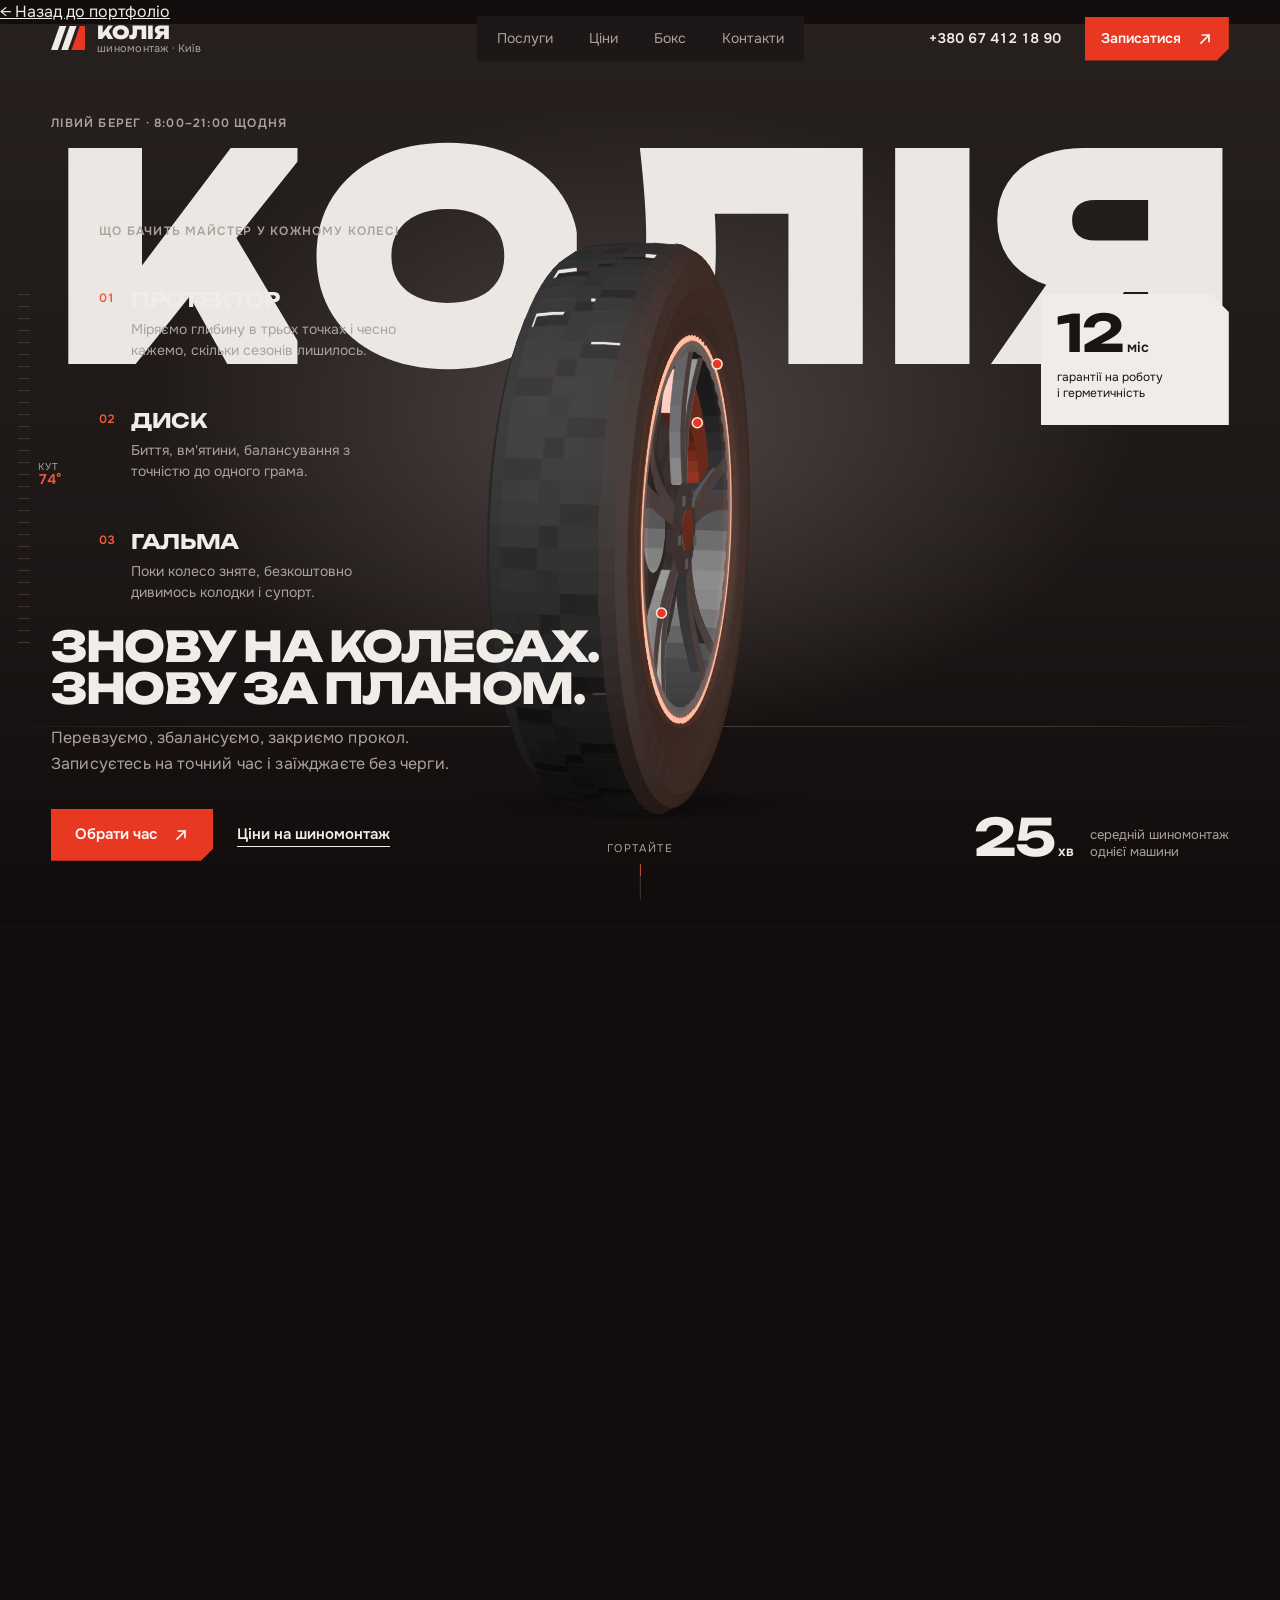
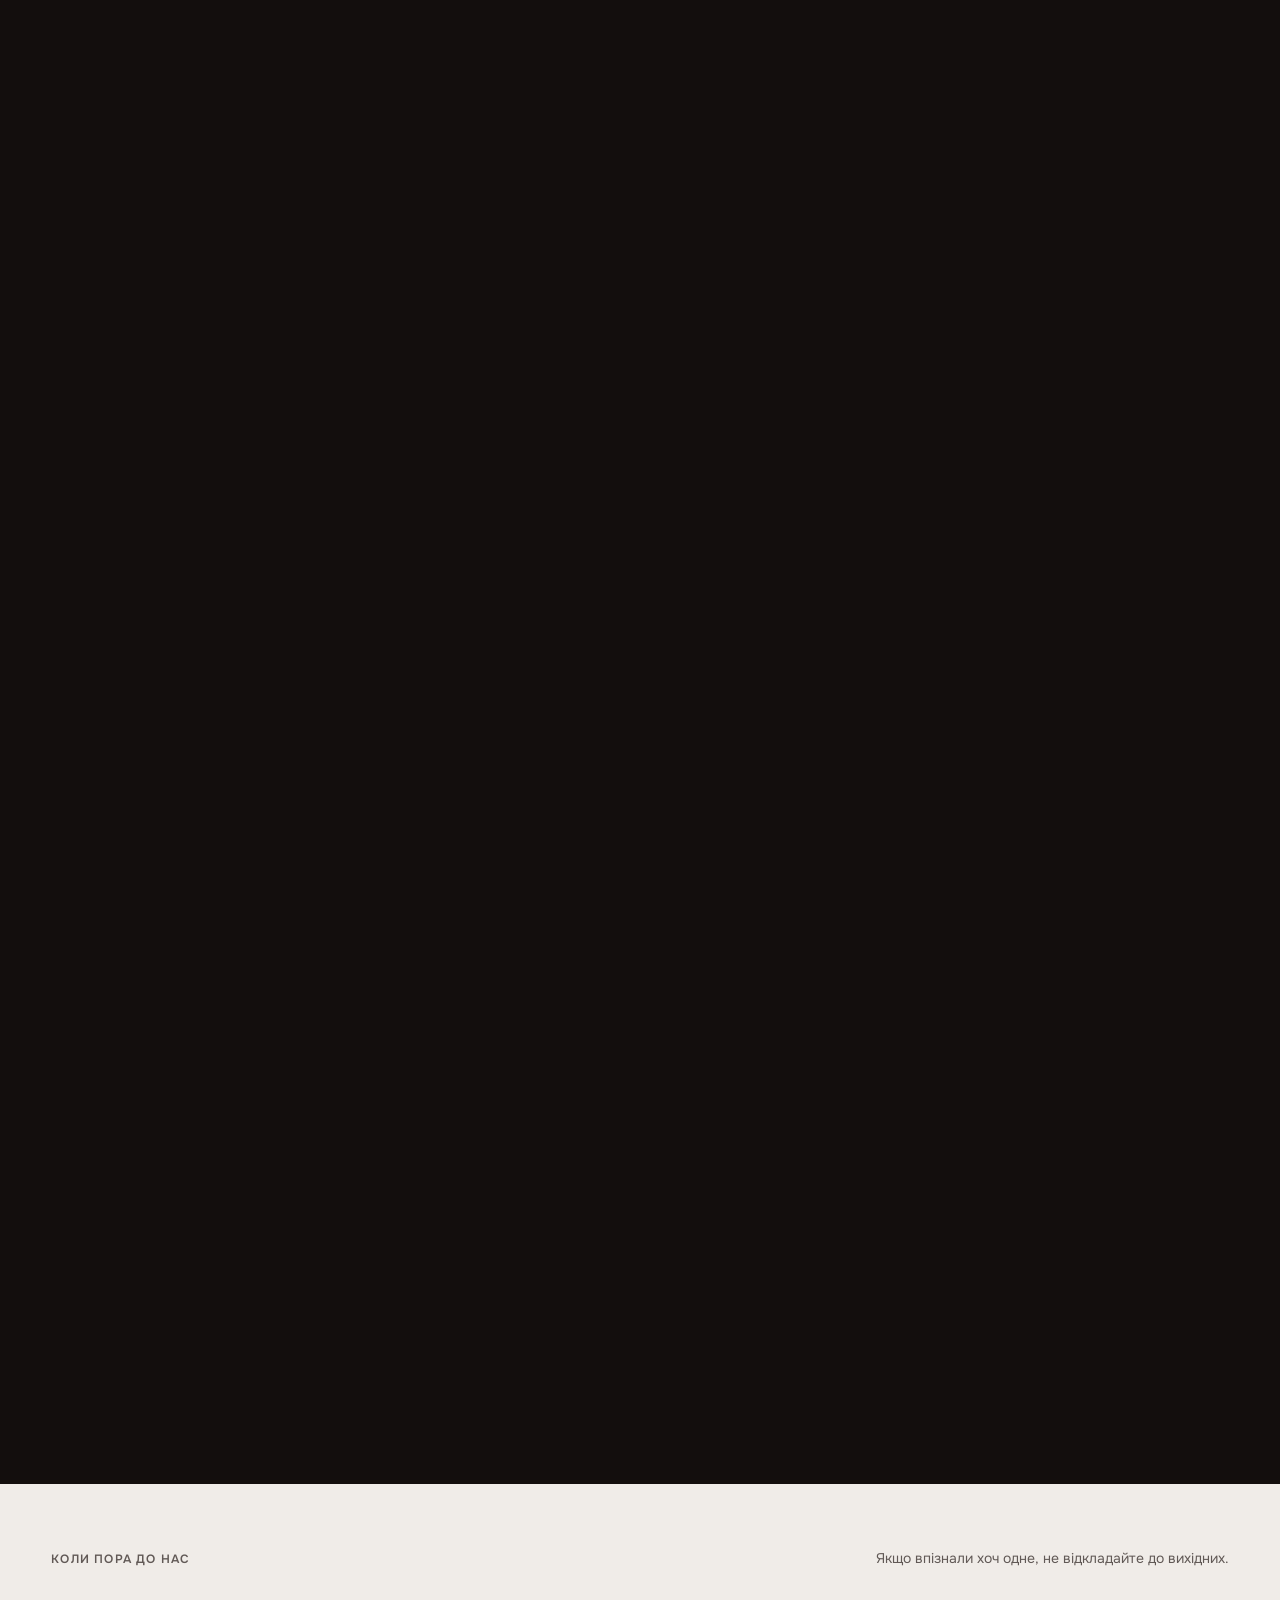
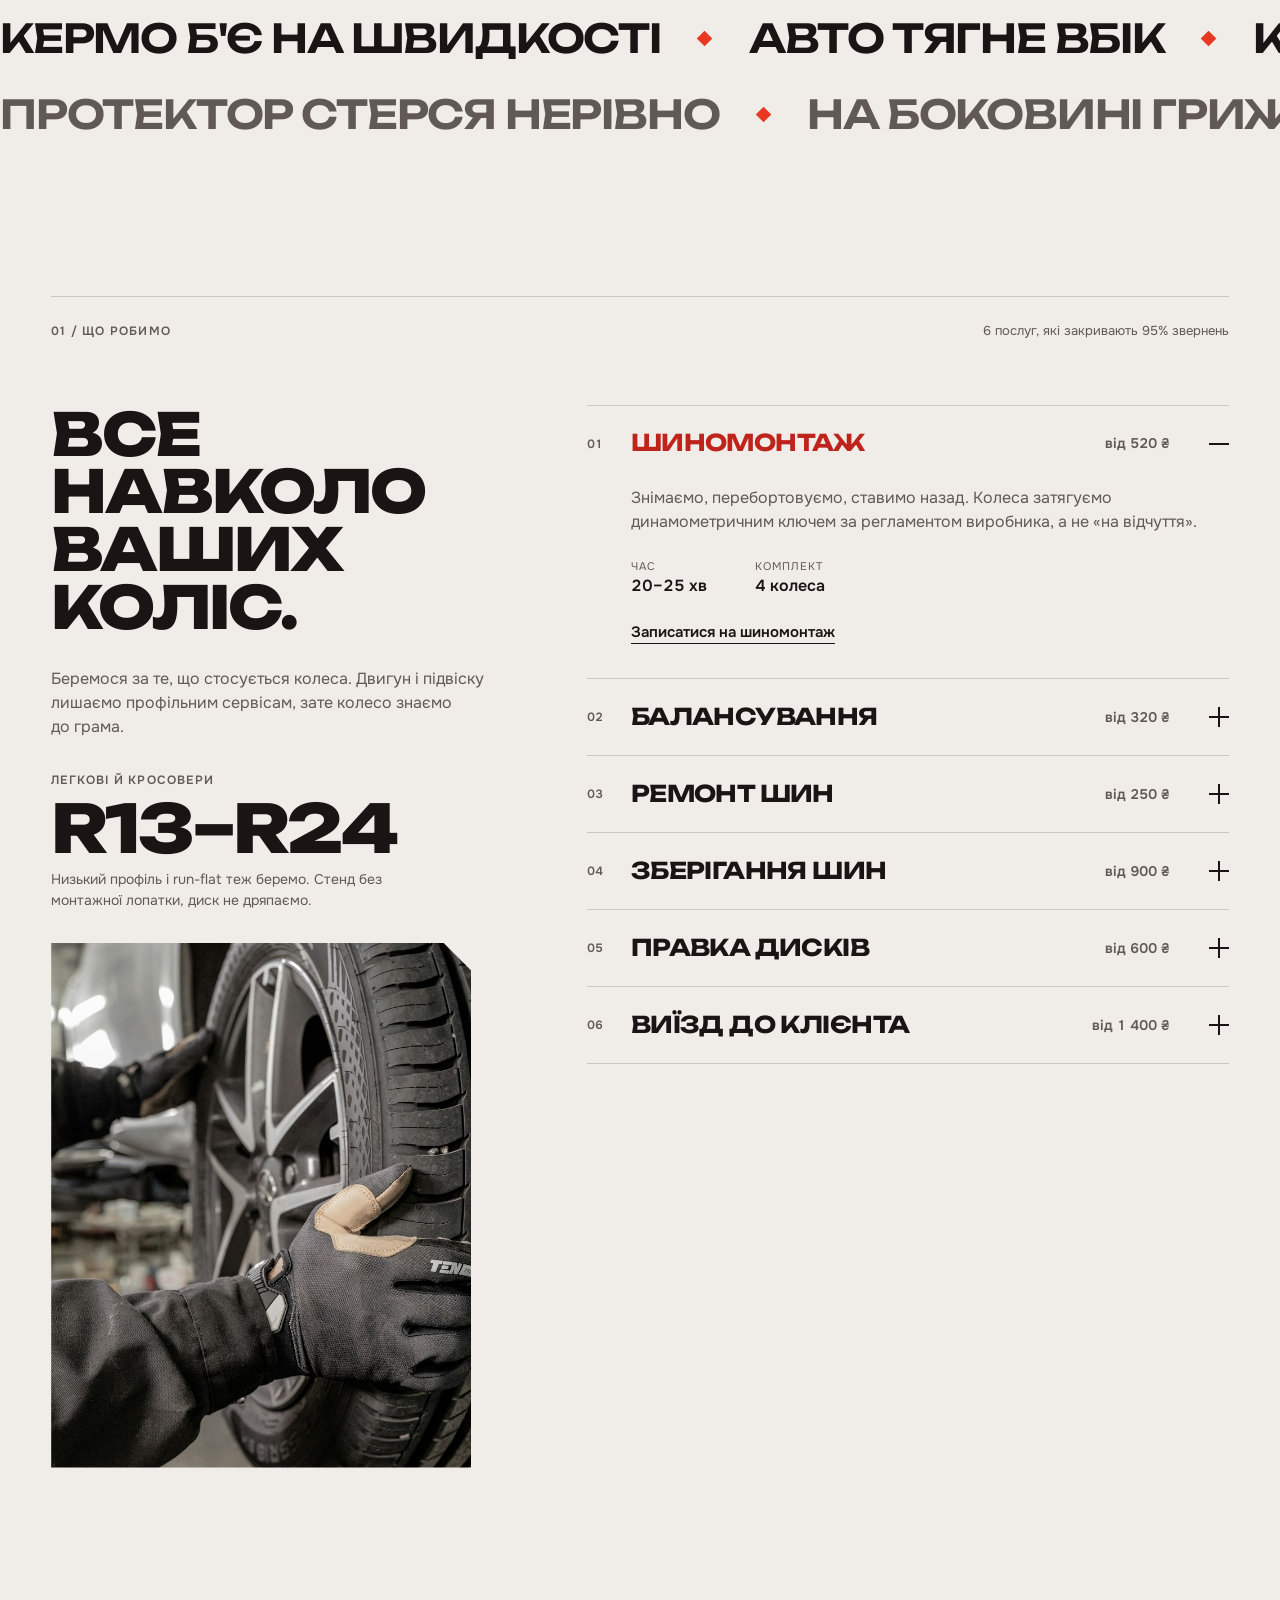
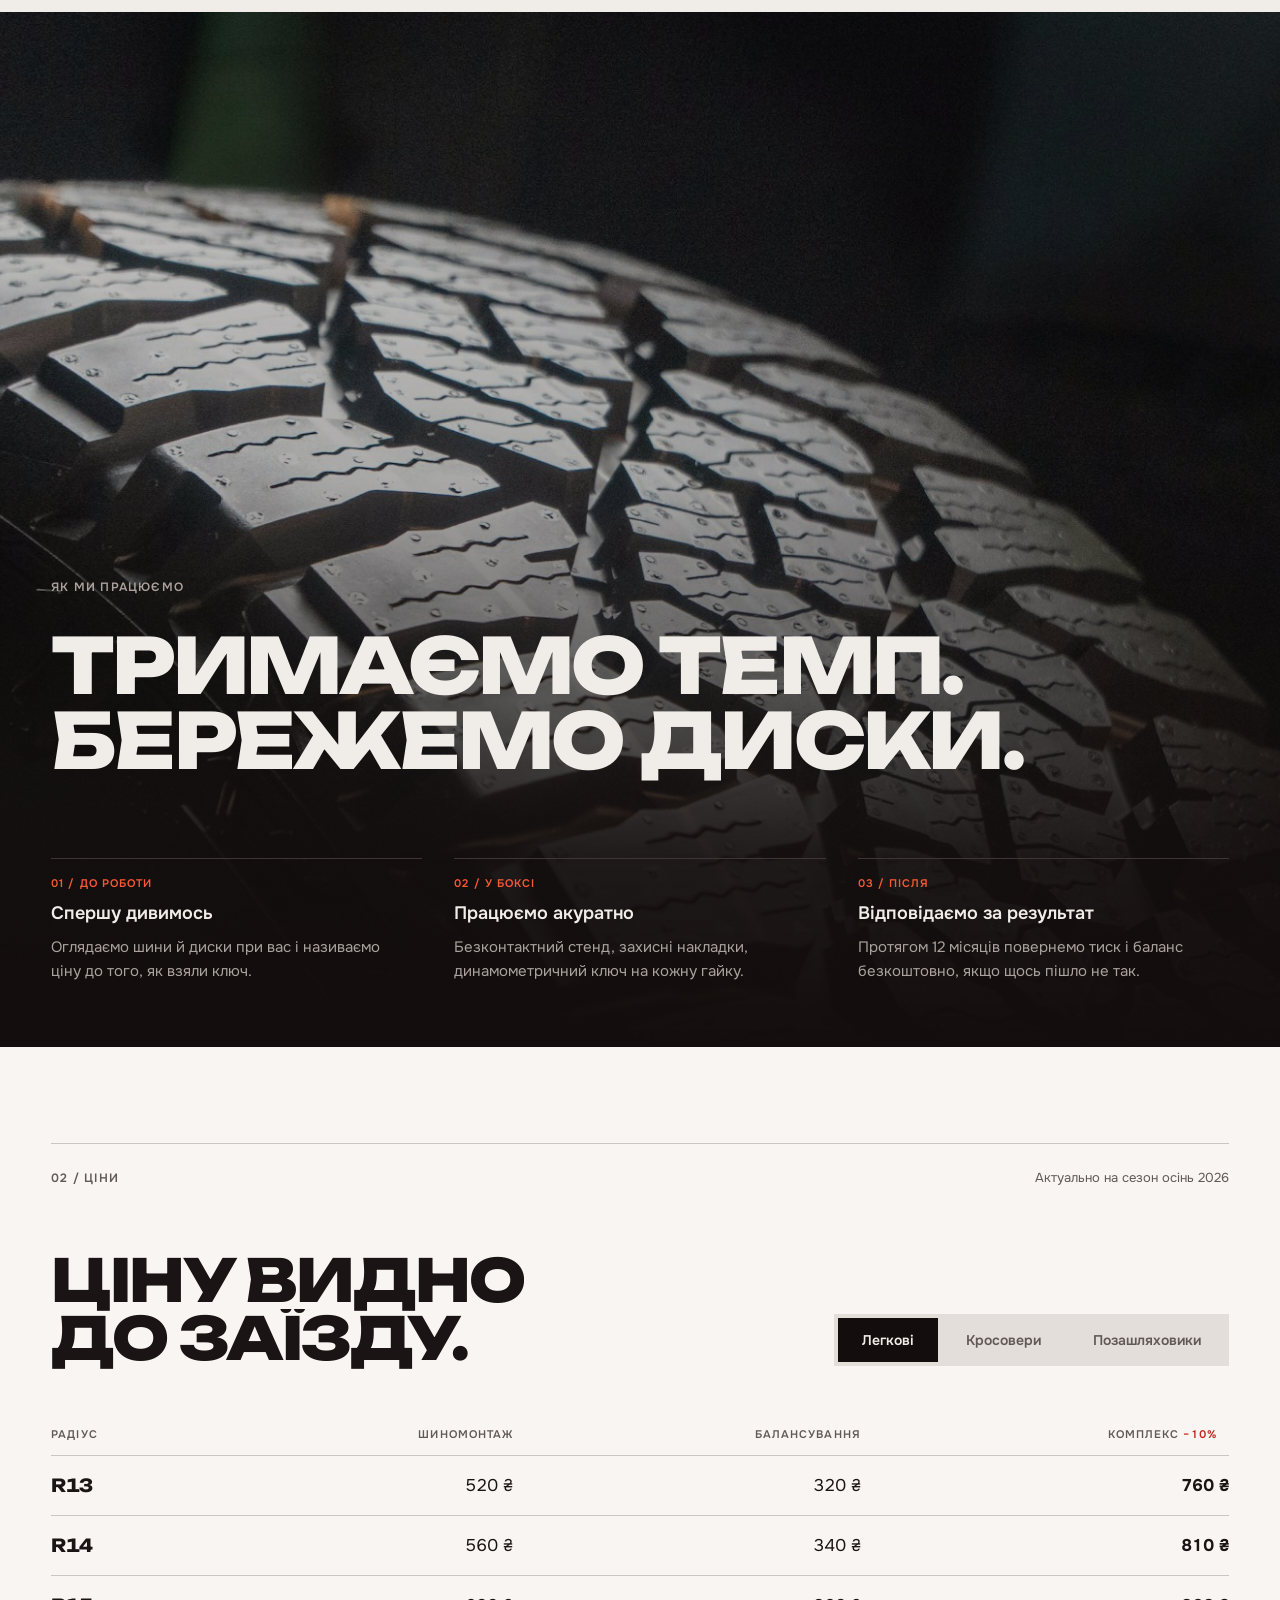
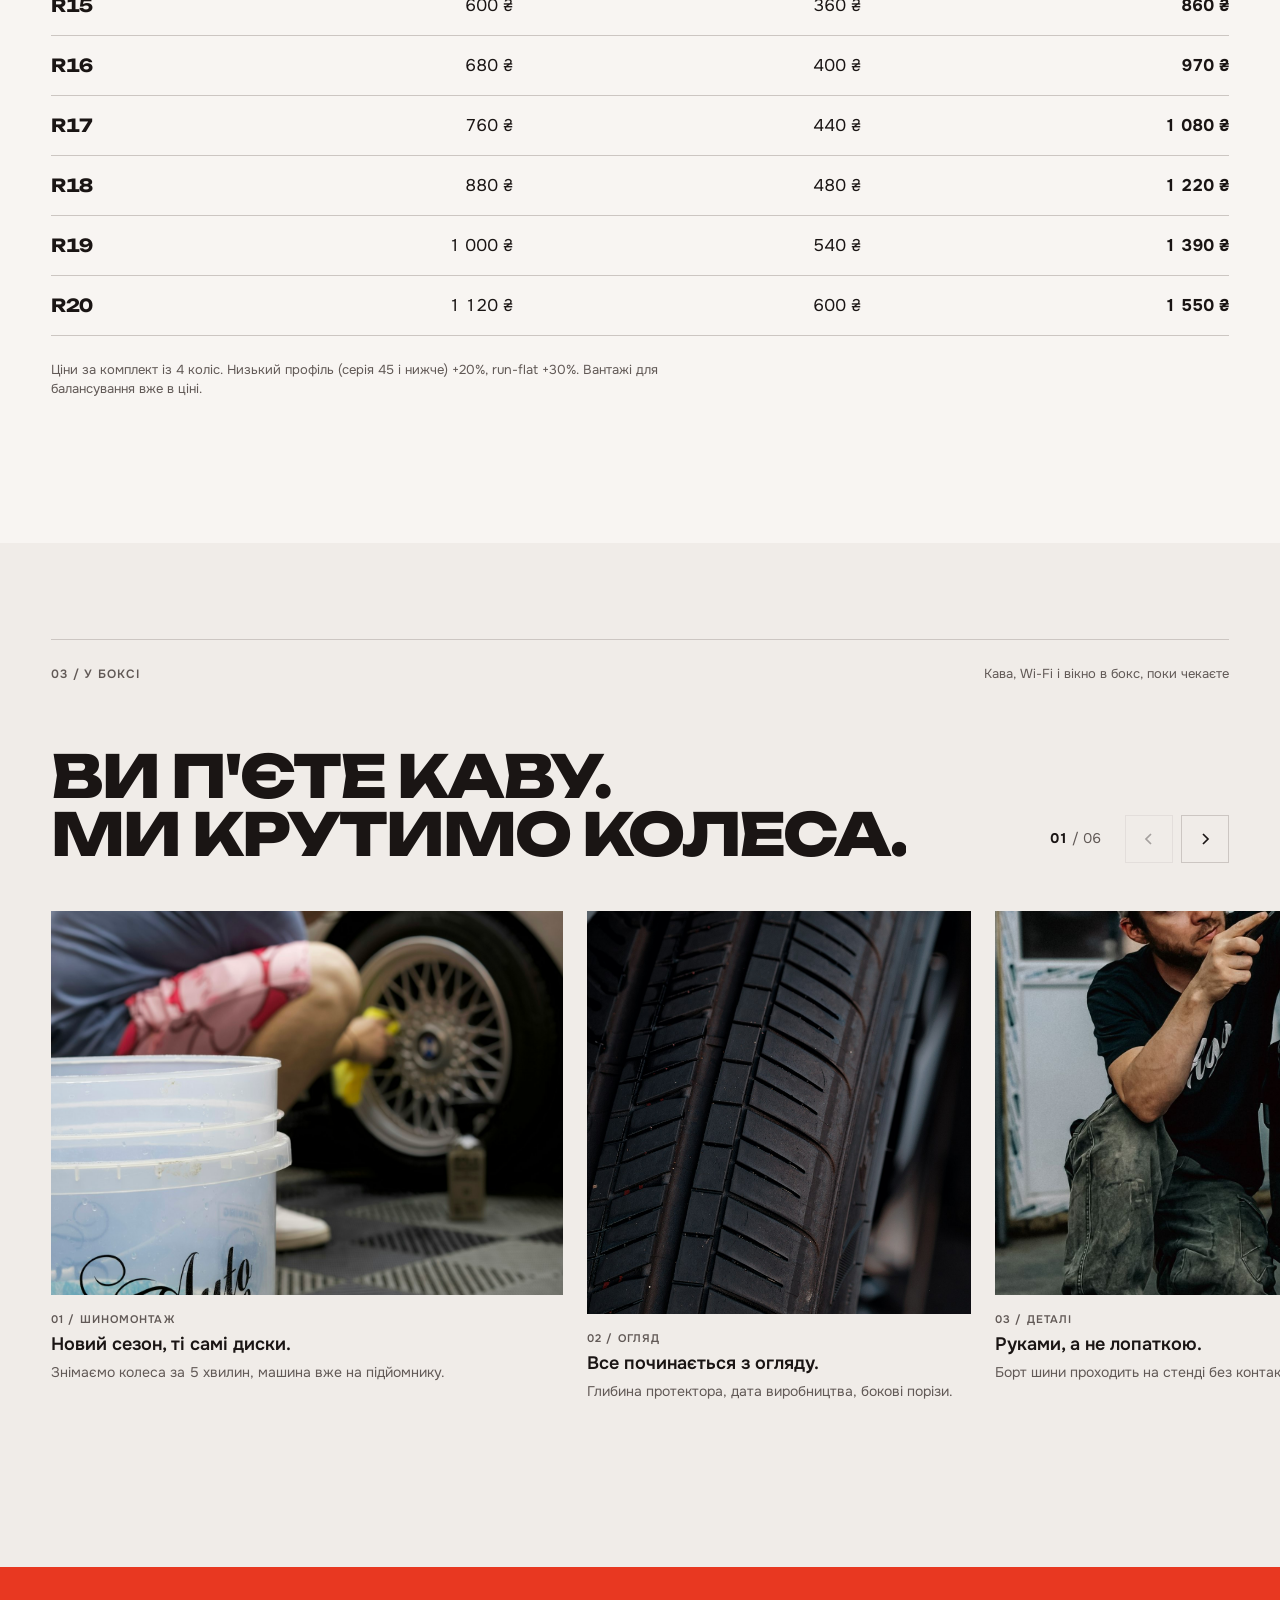
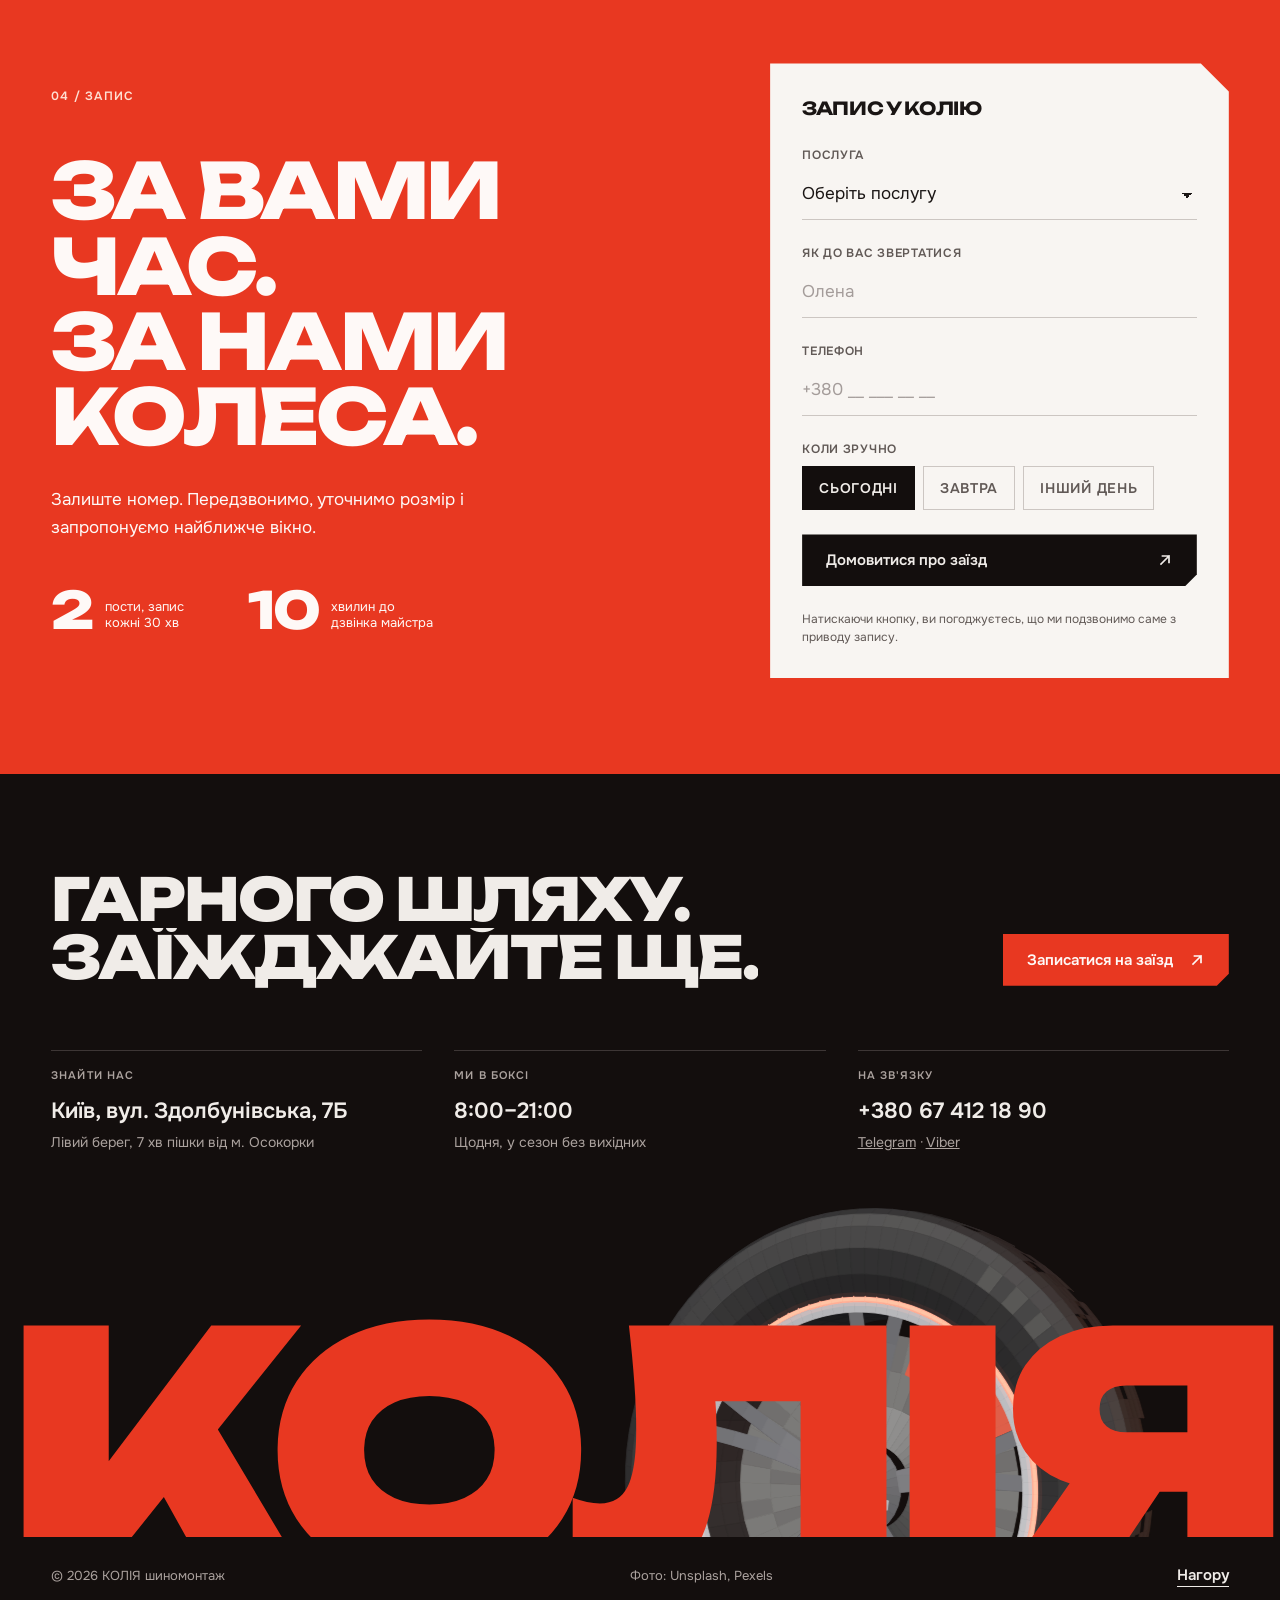
==== commit ca0194dd: "Update lending" ====
--- a/kolia/index.html
+++ b/kolia/index.html
@@ -16,6 +16,7 @@
   <link rel="stylesheet" href="style.css">
 </head>
 <body class="is-intro">
+  <a href="../index.html" class="back-button">← Назад до портфоліо</a>
 
   <svg class="sprite" aria-hidden="true" xmlns="http://www.w3.org/2000/svg">
     <symbol id="i-arrow" viewBox="0 0 16 16"><path d="M4 12 12 4M5.5 4H12v6.5" fill="none" stroke="currentColor" stroke-width="1.7" stroke-linecap="square"/></symbol>
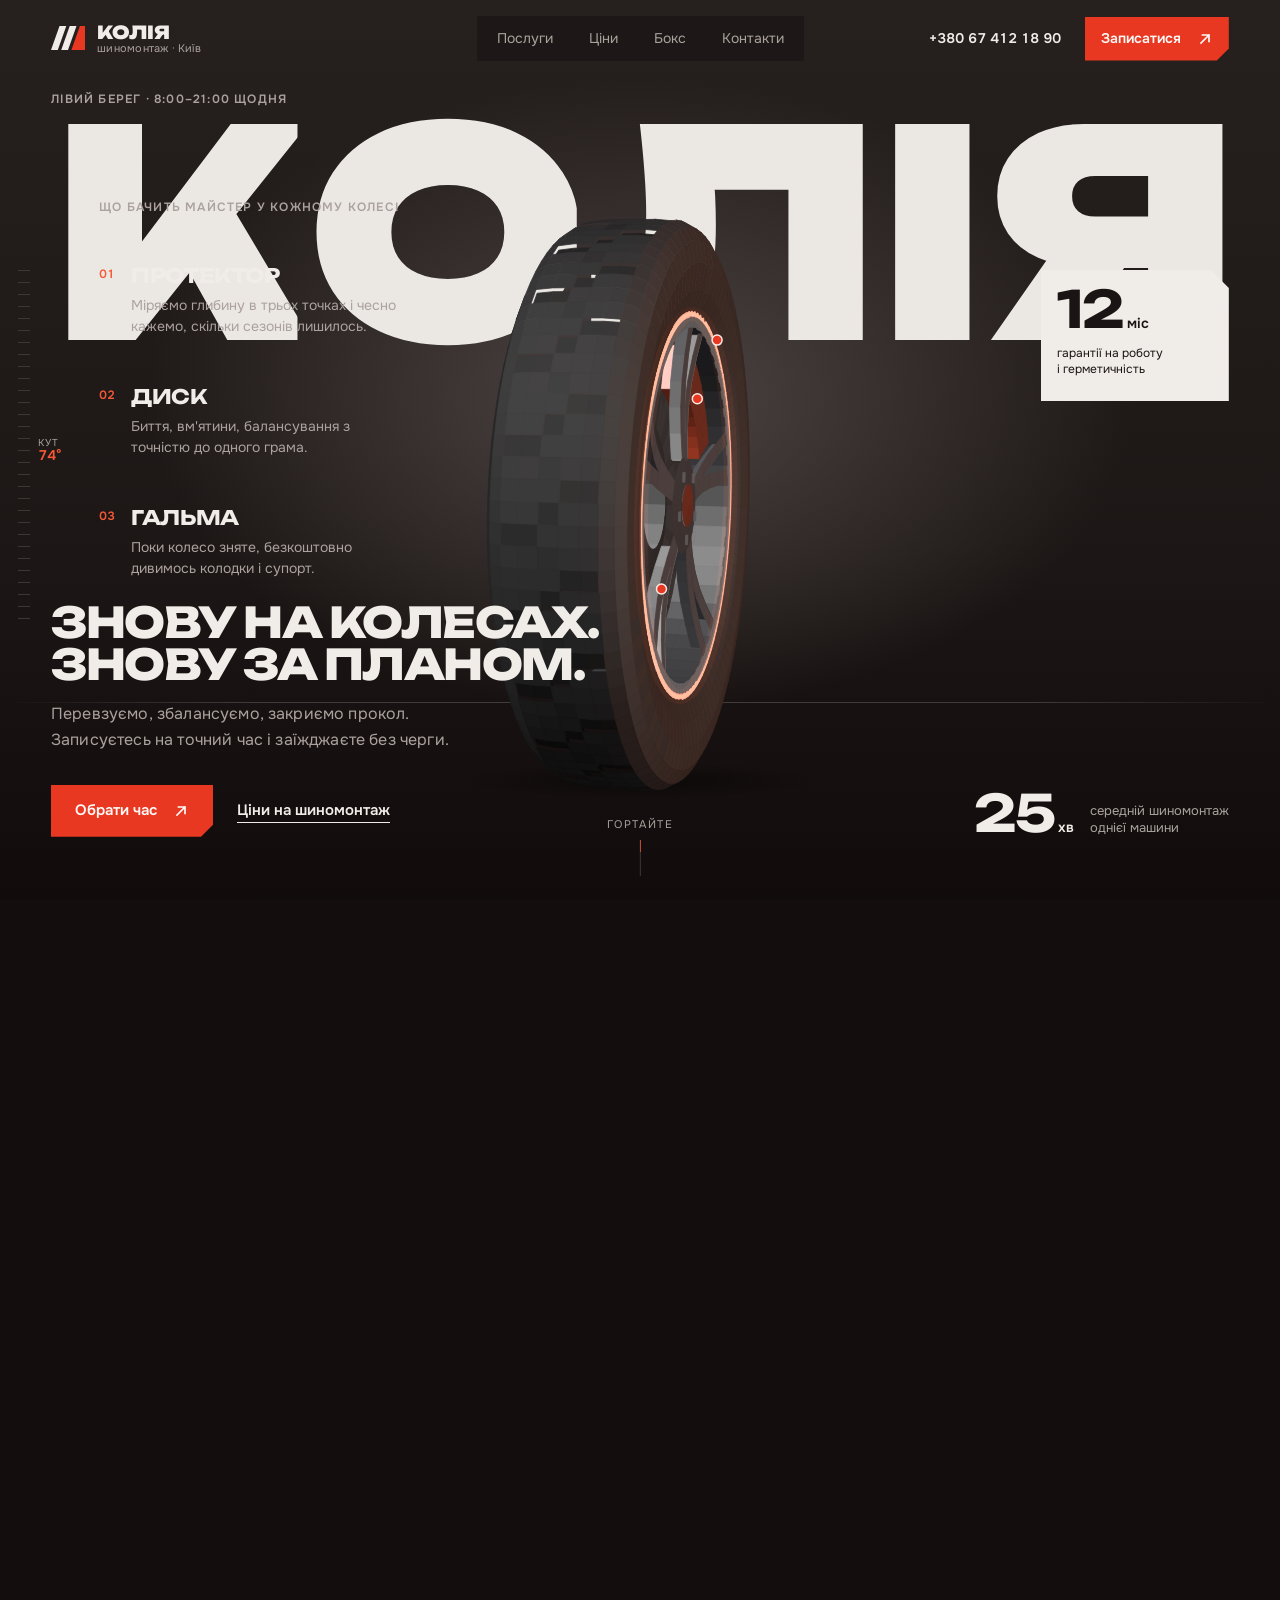
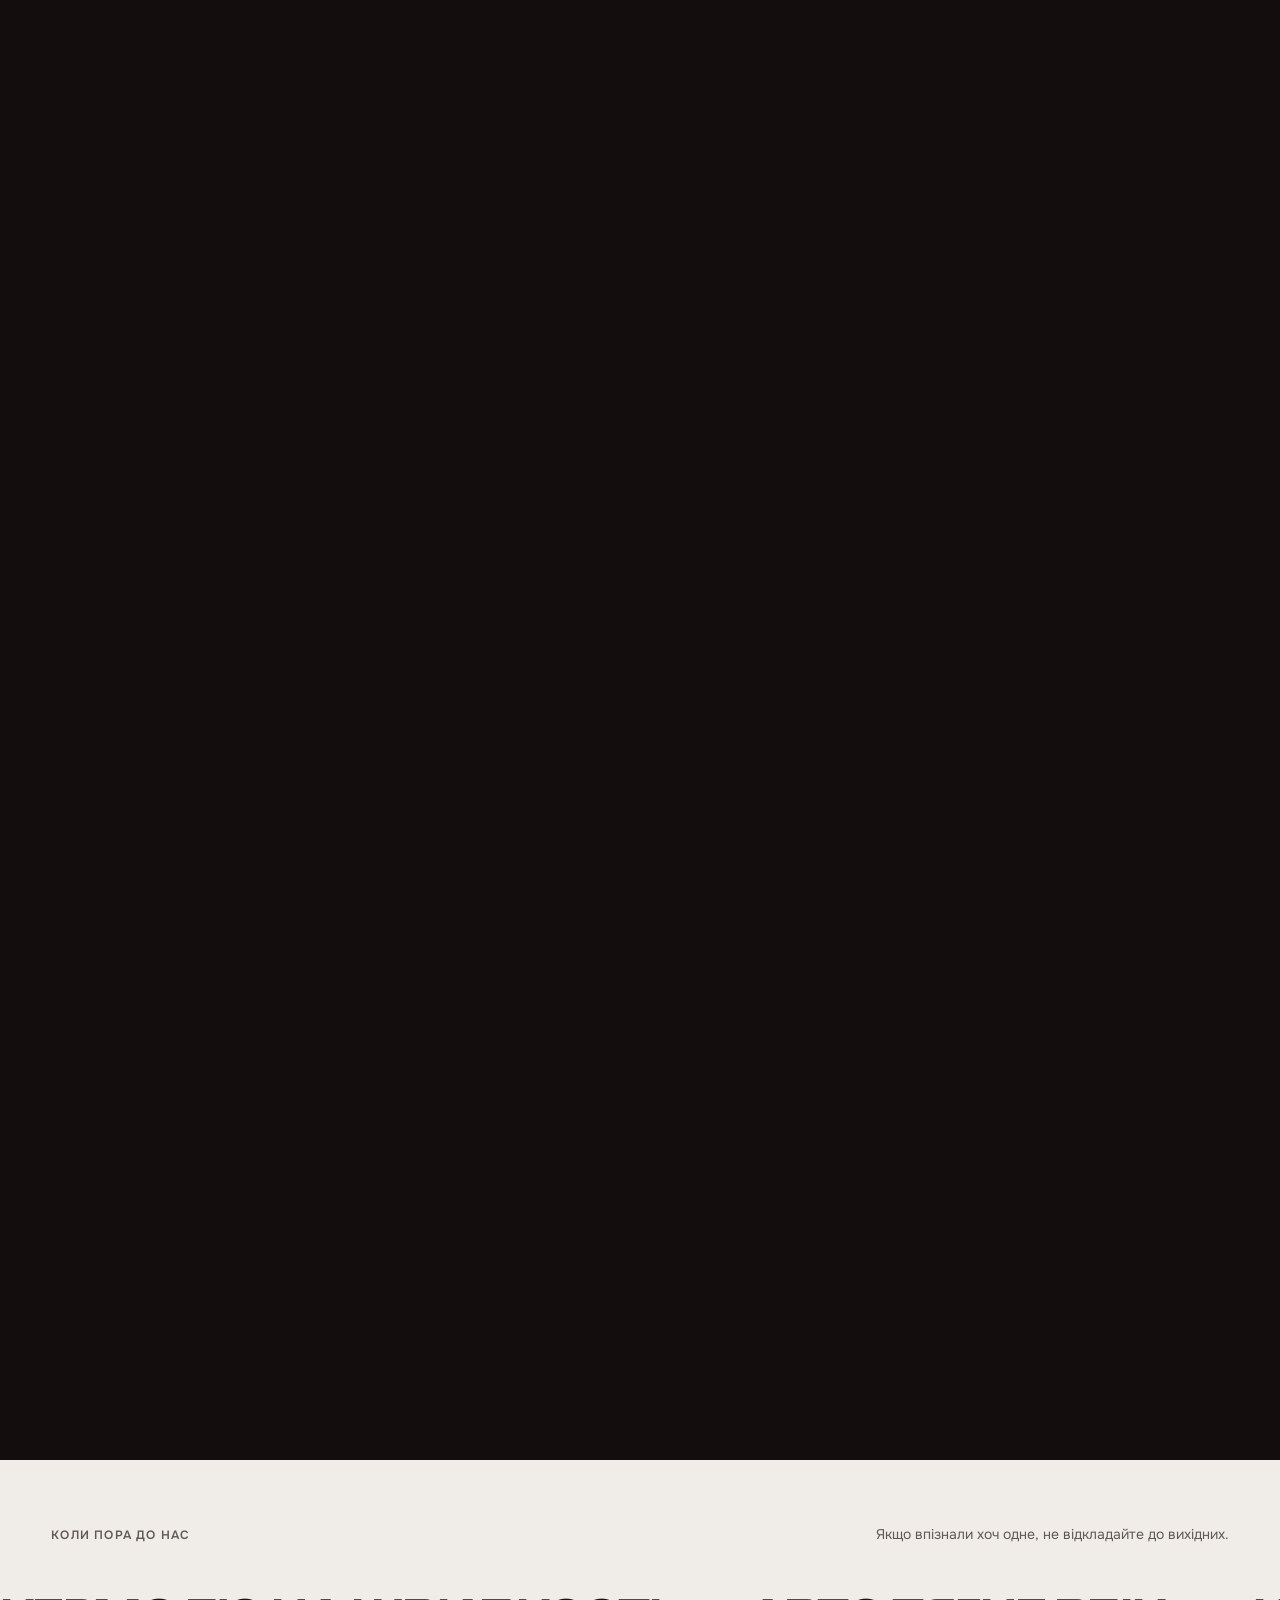
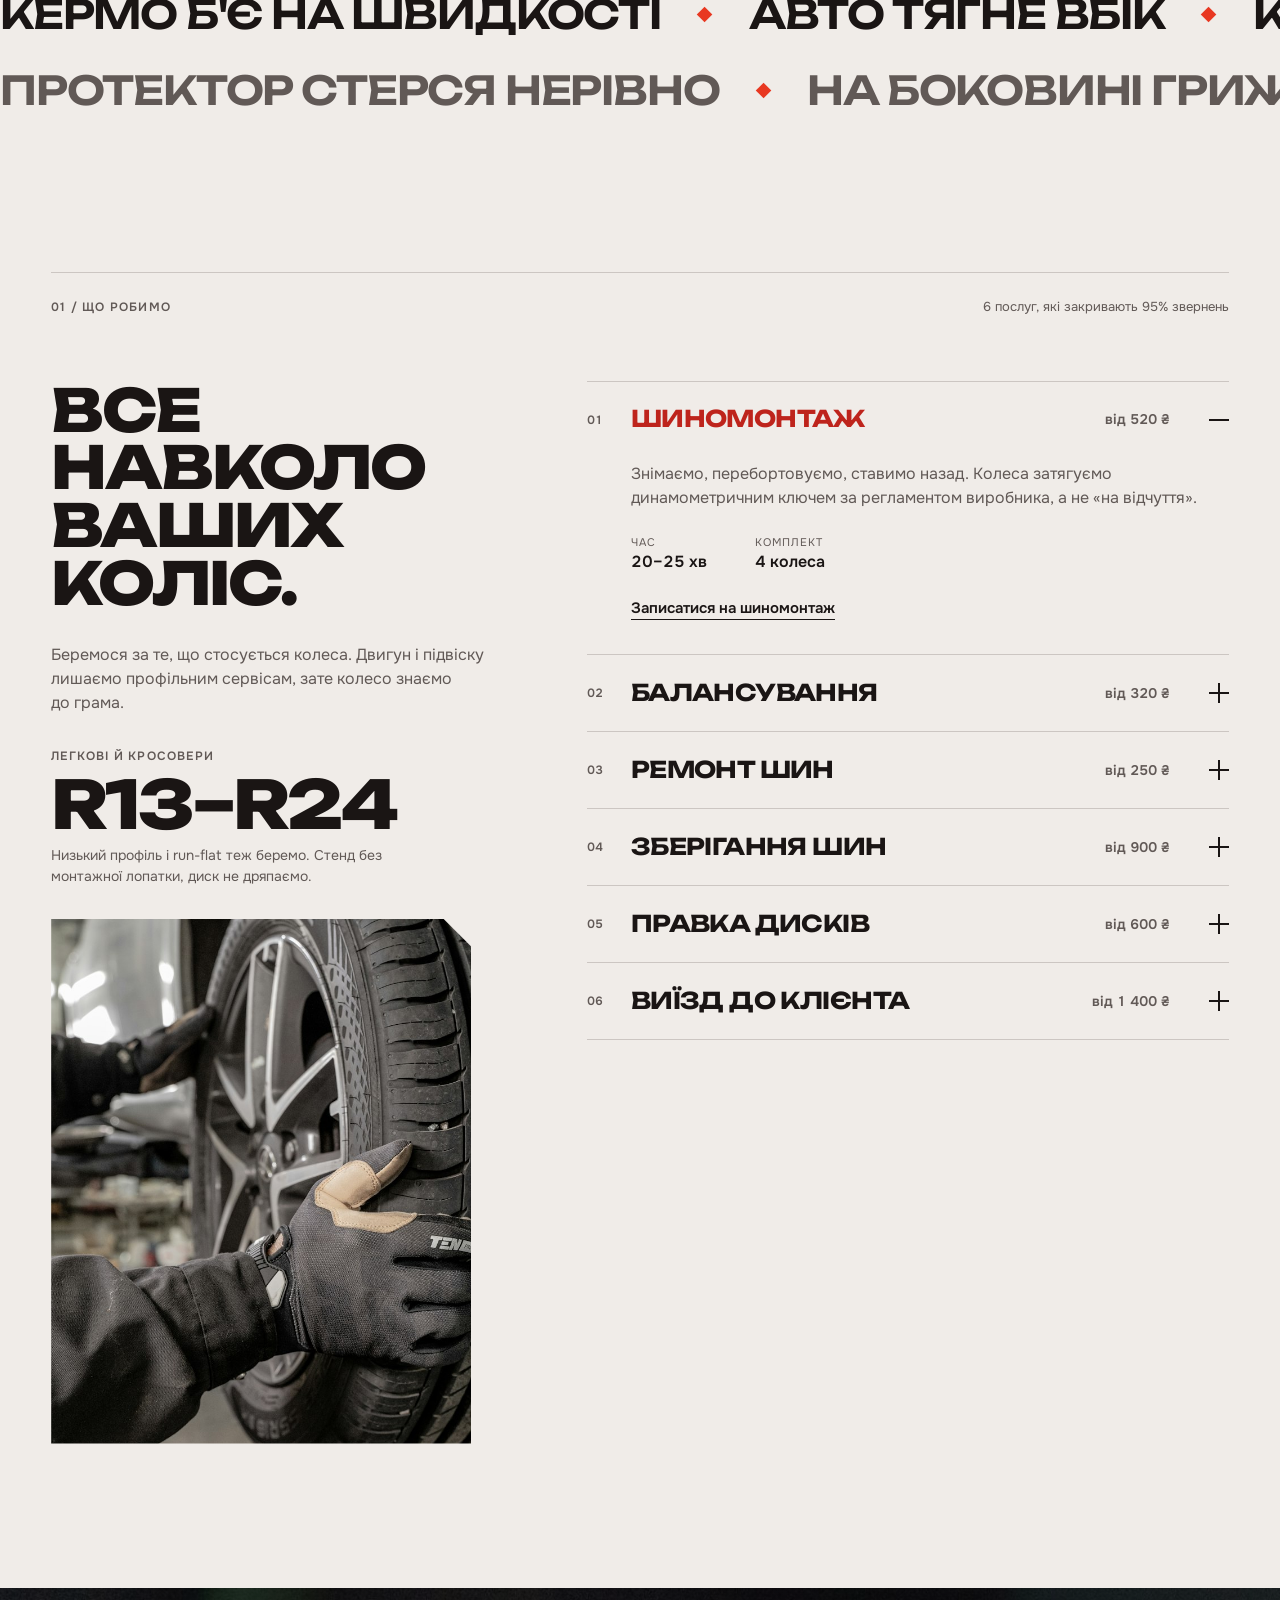
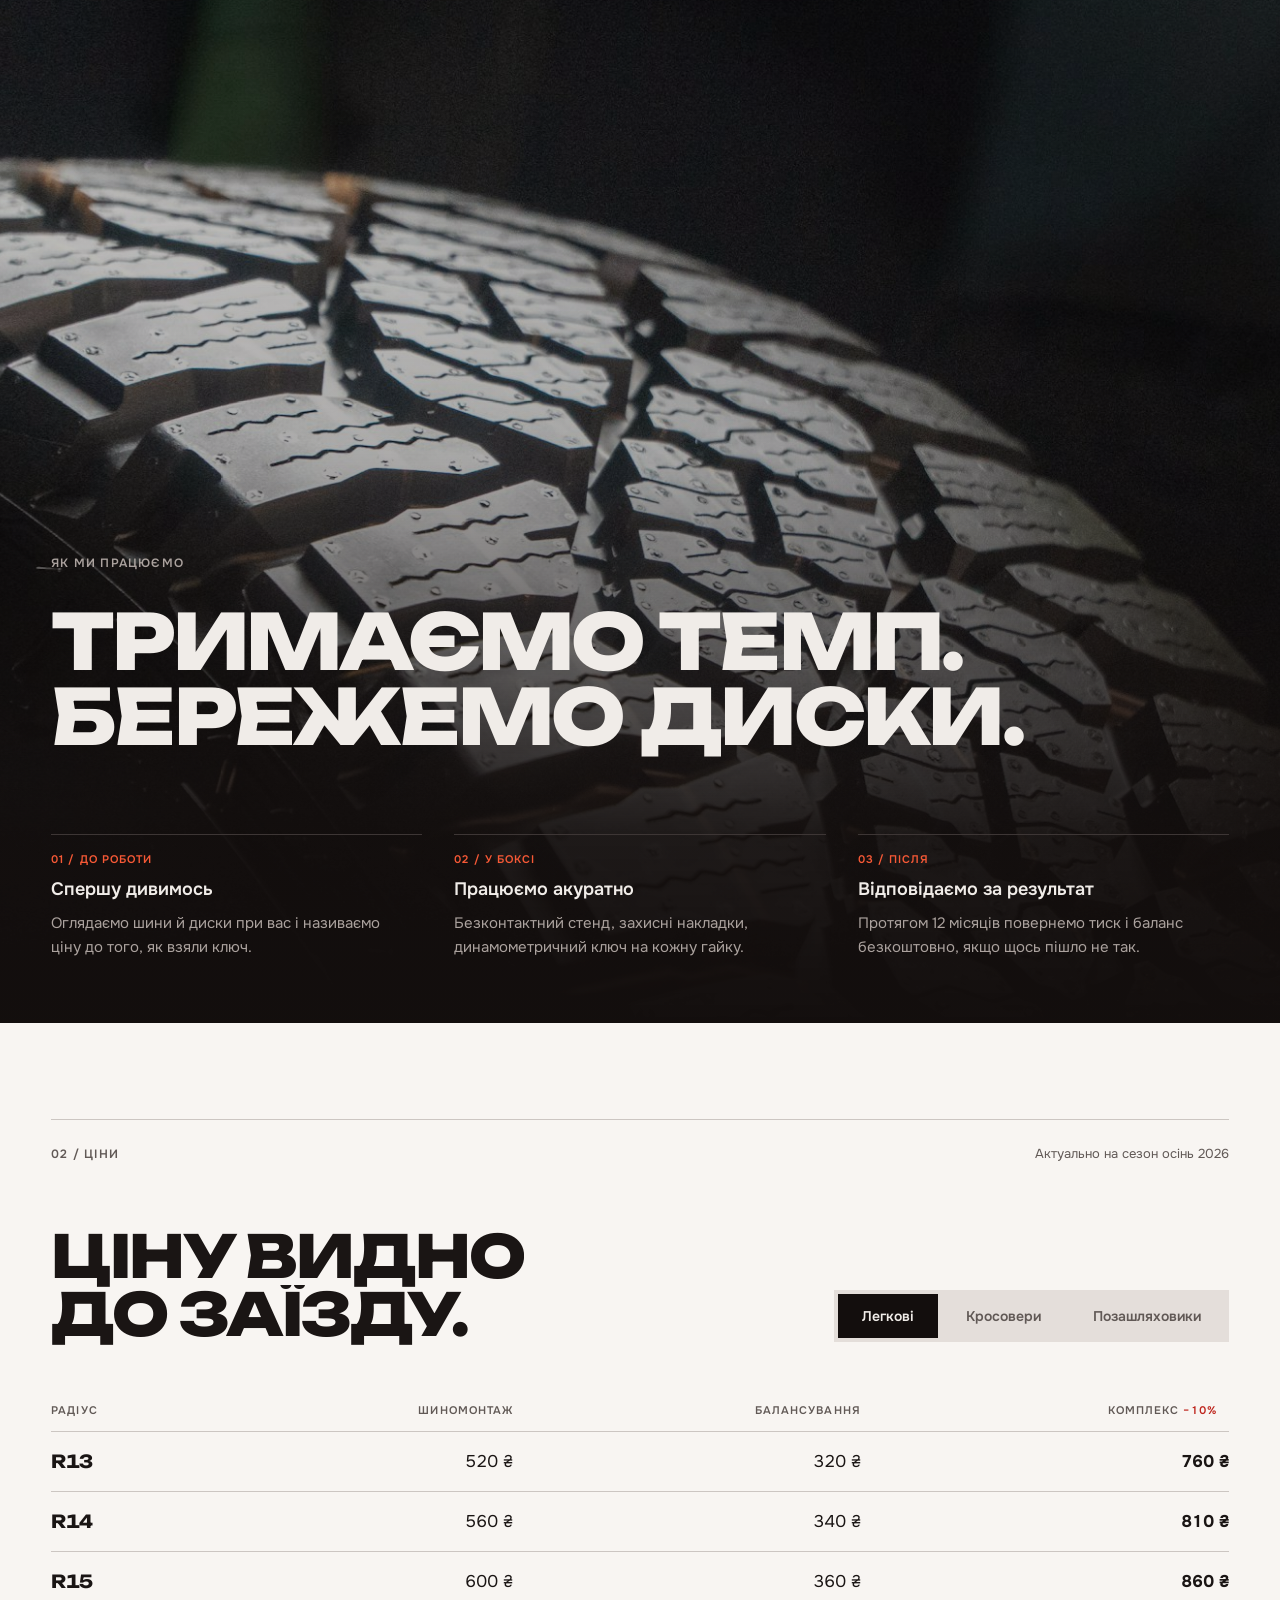
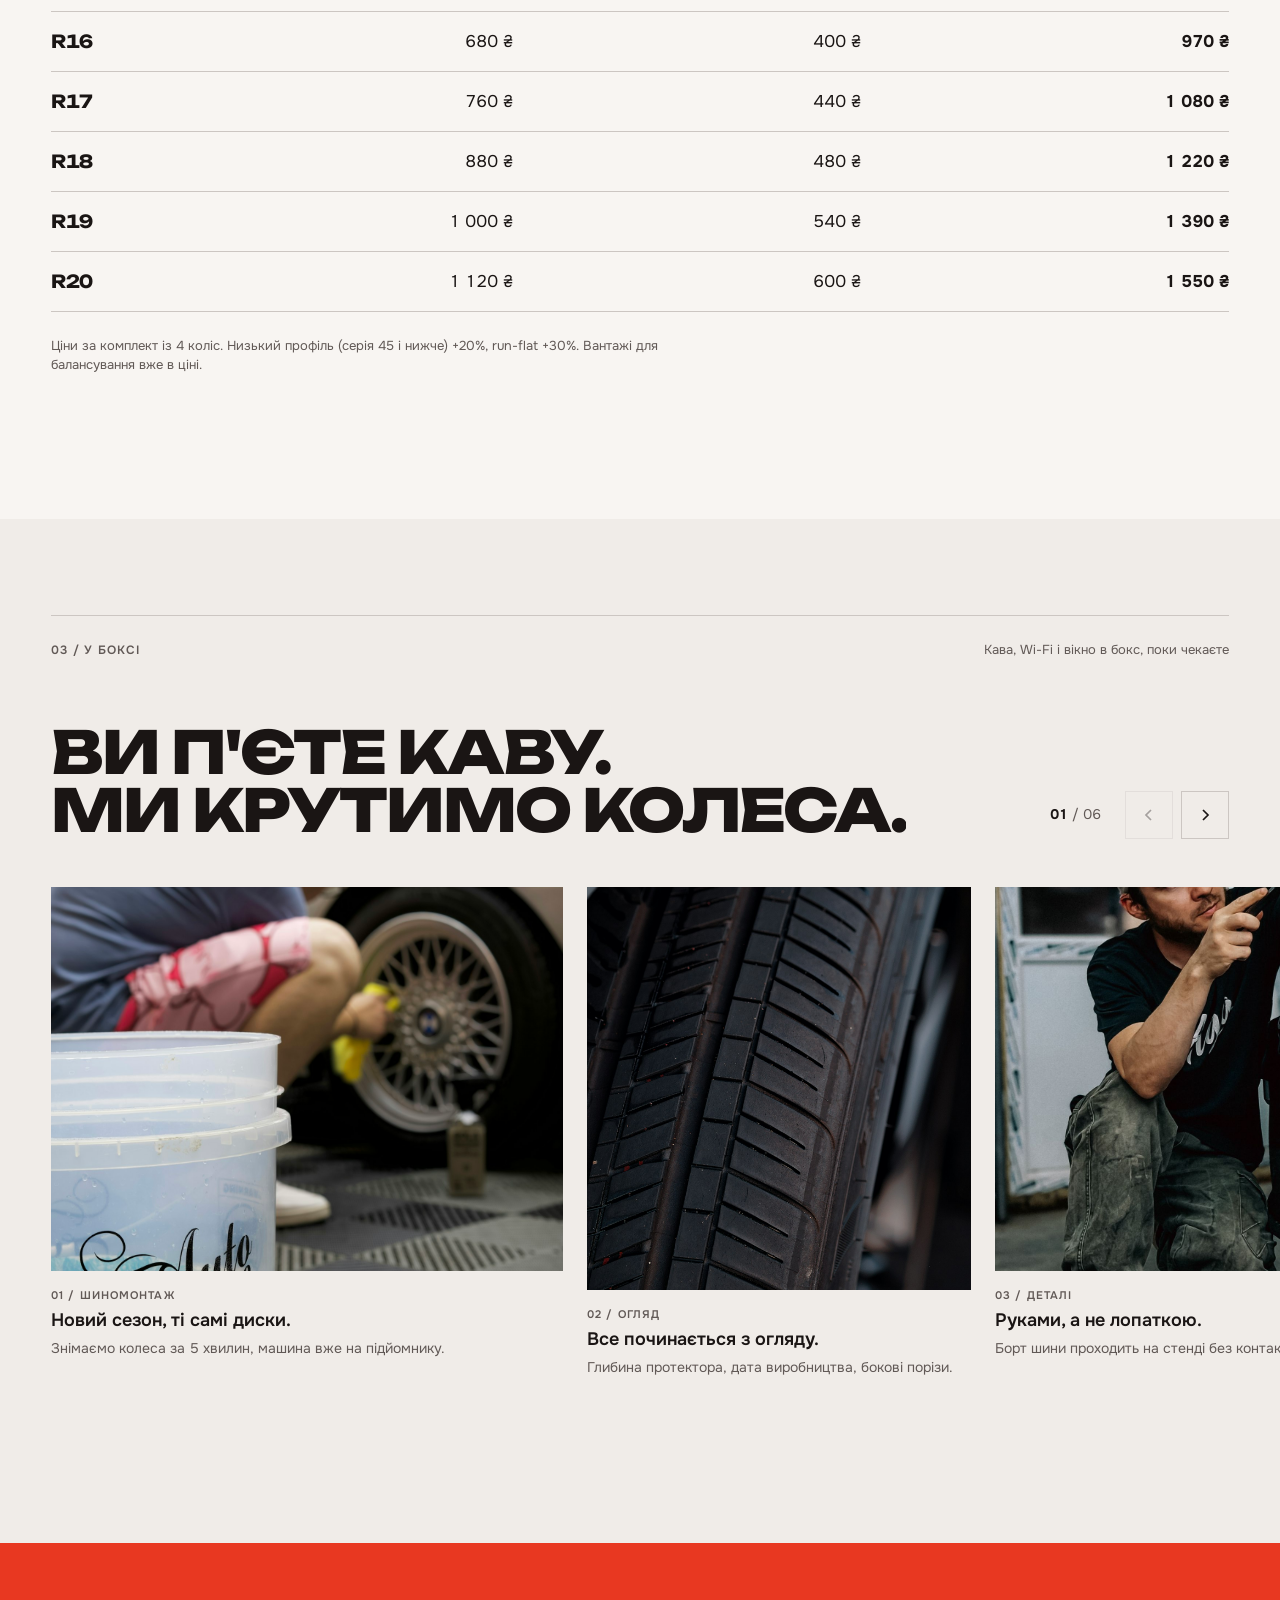
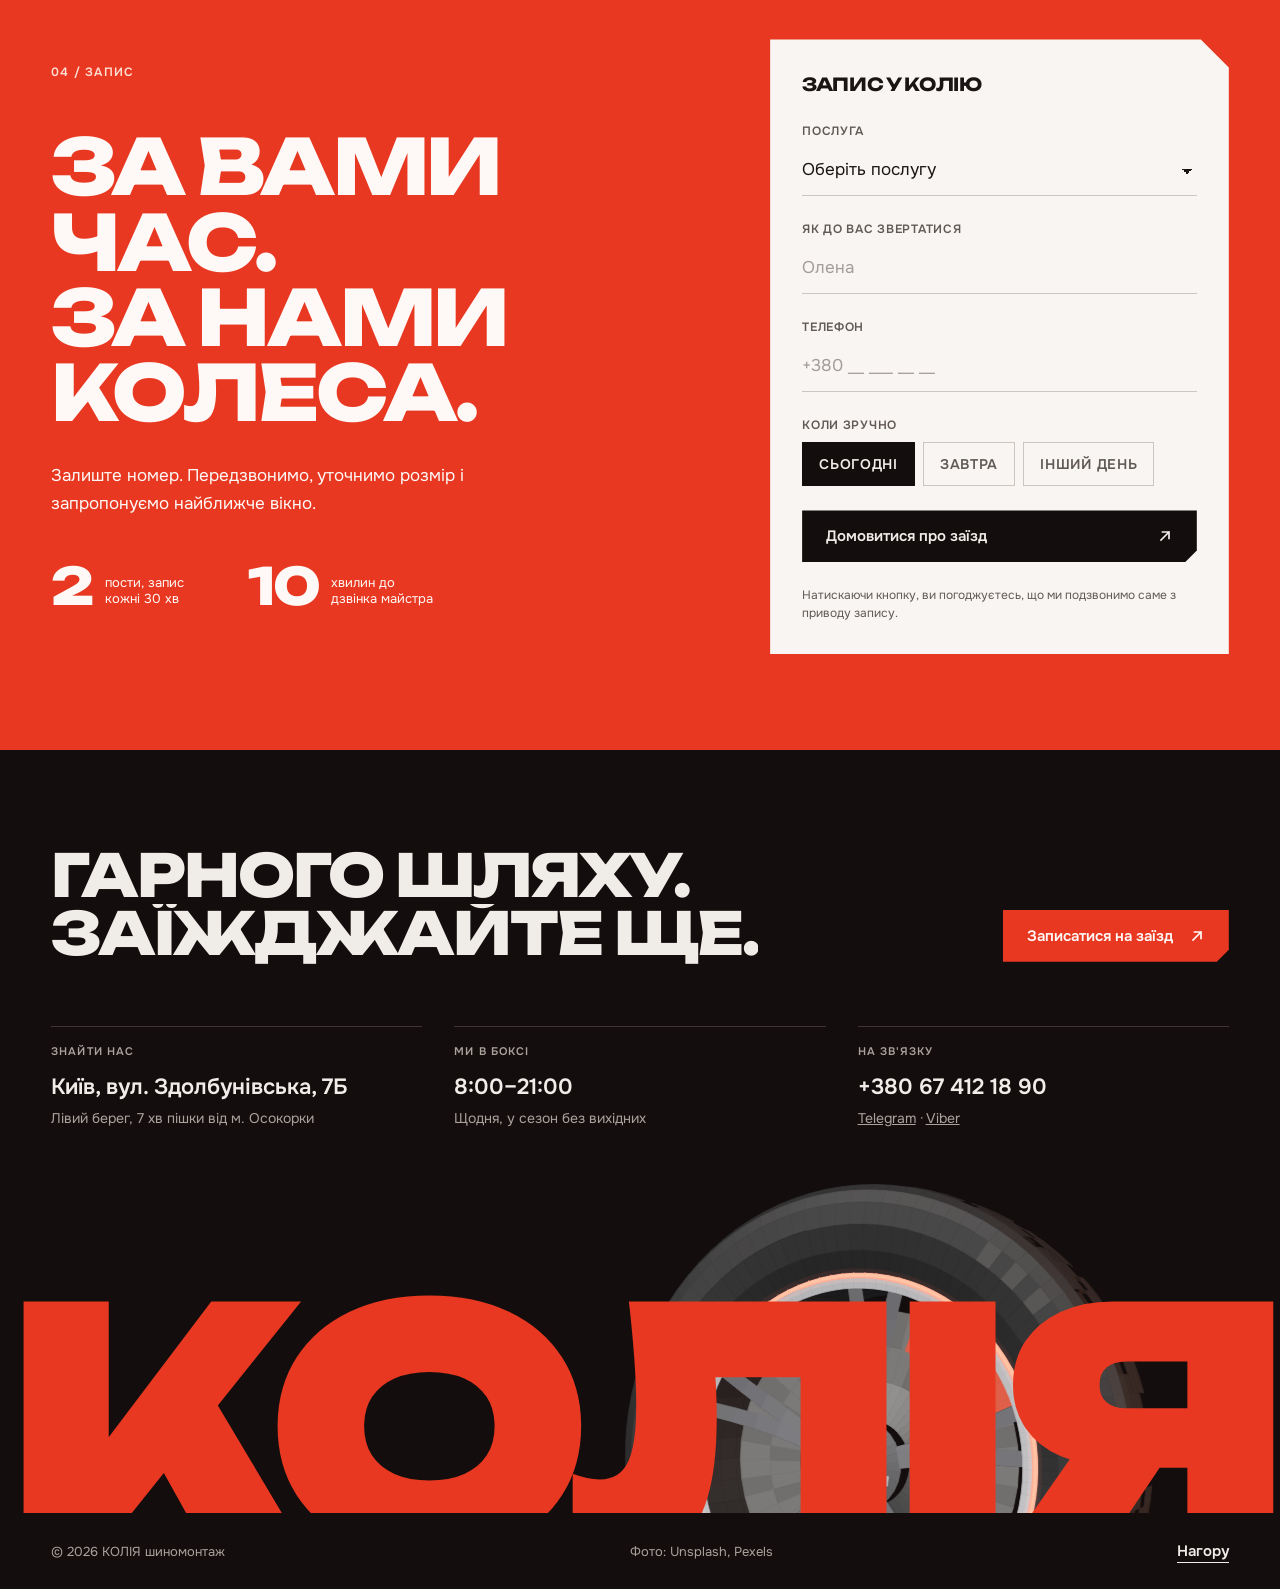
==== commit 77165748: "Update" ====
--- a/kolia/index.html
+++ b/kolia/index.html
@@ -16,7 +16,7 @@
   <link rel="stylesheet" href="style.css">
 </head>
 <body class="is-intro">
-  <a href="../index.html" class="back-button">← Назад до портфоліо</a>
+  
 
   <svg class="sprite" aria-hidden="true" xmlns="http://www.w3.org/2000/svg">
     <symbol id="i-arrow" viewBox="0 0 16 16"><path d="M4 12 12 4M5.5 4H12v6.5" fill="none" stroke="currentColor" stroke-width="1.7" stroke-linecap="square"/></symbol>
